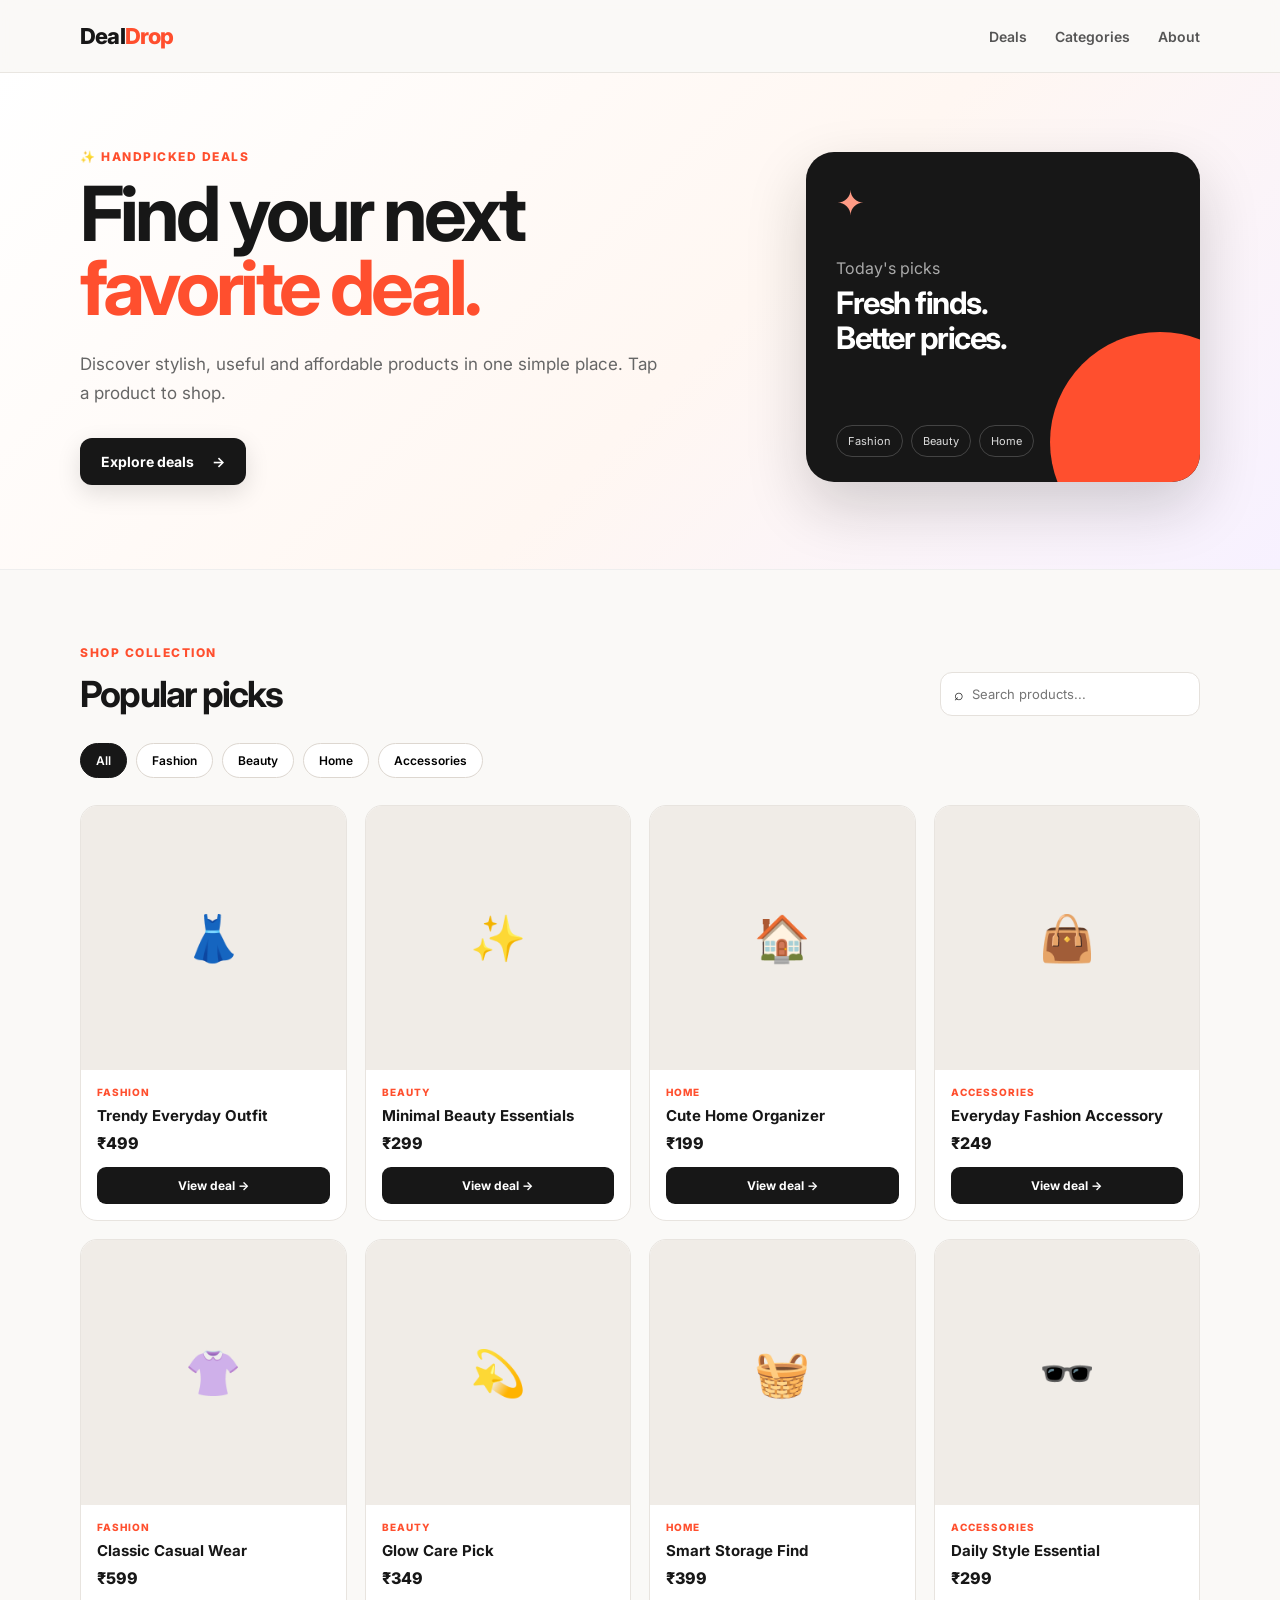
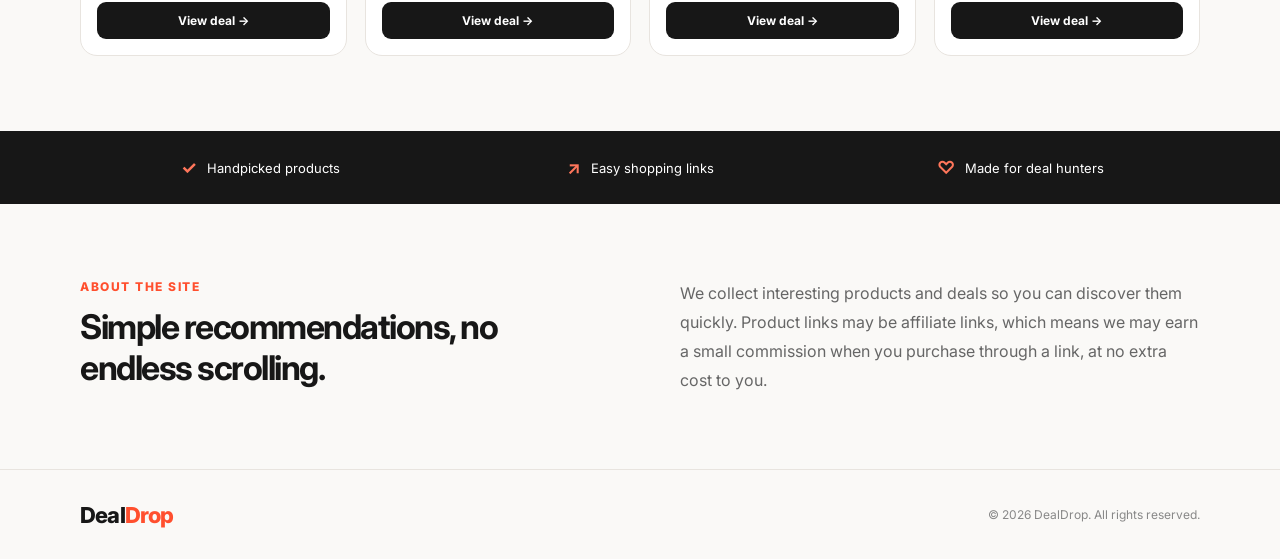
==== index.html @ c476b63f "Add files via upload" ====
<!DOCTYPE html>
<html lang="en">
<head>
  <meta charset="UTF-8">
  <meta name="viewport" content="width=device-width, initial-scale=1.0">
  <meta name="description" content="DealDrop — handpicked fashion, beauty, home and accessory deals.">
  <title>DealDrop — Handpicked Deals</title>
  <link rel="preconnect" href="https://fonts.googleapis.com">
  <link rel="preconnect" href="https://fonts.gstatic.com" crossorigin>
  <link href="https://fonts.googleapis.com/css2?family=Inter:wght@400;500;600;700;800&display=swap" rel="stylesheet">
  <link rel="stylesheet" href="style.css">
</head>
<body>
  <header class="site-header">
    <div class="container nav">
      <a class="logo" href="#">Deal<span>Drop</span></a>
      <button class="menu-btn" aria-label="Open navigation">☰</button>
      <nav>
        <a href="#deals">Deals</a>
        <a href="#categories">Categories</a>
        <a href="#about">About</a>
      </nav>
    </div>
  </header>

  <main>
    <section class="hero">
      <div class="container hero-grid">
        <div>
          <p class="eyebrow">✨ HANDPICKED DEALS</p>
          <h1>Find your next <span>favorite deal.</span></h1>
          <p class="hero-text">Discover stylish, useful and affordable products in one simple place. Tap a product to shop.</p>
          <a class="primary-btn" href="#deals">Explore deals <span>→</span></a>
        </div>
        <div class="hero-card">
          <div class="sparkle">✦</div>
          <p>Today's picks</p>
          <strong>Fresh finds.<br>Better prices.</strong>
          <div class="mini-pills"><span>Fashion</span><span>Beauty</span><span>Home</span></div>
        </div>
      </div>
    </section>

    <section class="container section" id="deals">
      <div class="section-heading">
        <div>
          <p class="eyebrow">SHOP COLLECTION</p>
          <h2>Popular picks</h2>
        </div>
        <div class="search-wrap">
          <span>⌕</span>
          <input id="search" type="search" placeholder="Search products..." aria-label="Search products">
        </div>
      </div>

      <div class="categories" id="categories">
        <button class="chip active" data-category="All">All</button>
        <button class="chip" data-category="Fashion">Fashion</button>
        <button class="chip" data-category="Beauty">Beauty</button>
        <button class="chip" data-category="Home">Home</button>
        <button class="chip" data-category="Accessories">Accessories</button>
      </div>

      <div class="product-grid" id="productGrid"></div>
      <p class="empty" id="emptyState">No products found. Try another search.</p>
    </section>

    <section class="trust">
      <div class="container trust-grid">
        <div><b>✓</b><span>Handpicked products</span></div>
        <div><b>↗</b><span>Easy shopping links</span></div>
        <div><b>♡</b><span>Made for deal hunters</span></div>
      </div>
    </section>

    <section class="container about section" id="about">
      <div>
        <p class="eyebrow">ABOUT THE SITE</p>
        <h2>Simple recommendations, no endless scrolling.</h2>
      </div>
      <p>We collect interesting products and deals so you can discover them quickly. Product links may be affiliate links, which means we may earn a small commission when you purchase through a link, at no extra cost to you.</p>
    </section>
  </main>

  <footer>
    <div class="container footer">
      <a class="logo" href="#">Deal<span>Drop</span></a>
      <p>© 2026 DealDrop. All rights reserved.</p>
    </div>
  </footer>

  <script src="script.js"></script>
</body>
</html>
---- style.css ----
*{box-sizing:border-box}
html{scroll-behavior:smooth}
body{margin:0;font-family:Inter,system-ui,sans-serif;color:#171717;background:#faf9f7}
a{text-decoration:none;color:inherit}
.container{width:min(1120px,92%);margin:auto}
.site-header{position:sticky;top:0;z-index:20;background:rgba(250,249,247,.9);backdrop-filter:blur(14px);border-bottom:1px solid #e9e6e1}
.nav{height:72px;display:flex;align-items:center;justify-content:space-between}
.logo{font-size:22px;font-weight:800;letter-spacing:-.8px}
.logo span{color:#ff4f2e}
.nav nav{display:flex;gap:28px;font-size:14px;font-weight:600;color:#555}
.nav nav a:hover{color:#ff4f2e}
.menu-btn{display:none;border:0;background:none;font-size:25px}
.hero{padding:76px 0 84px;background:linear-gradient(135deg,#fff 0%,#fff7f2 55%,#f7f1ff 100%);border-bottom:1px solid #eee}
.hero-grid{display:grid;grid-template-columns:1.25fr .75fr;gap:70px;align-items:center}
.eyebrow{margin:0 0 12px;color:#ff4f2e;font-size:12px;font-weight:800;letter-spacing:1.5px}
.hero h1{max-width:650px;margin:0;font-size:clamp(45px,7vw,76px);line-height:.98;letter-spacing:-4px}
.hero h1 span{color:#ff4f2e}
.hero-text{max-width:580px;margin:25px 0 30px;color:#666;font-size:17px;line-height:1.7}
.primary-btn{display:inline-flex;gap:18px;align-items:center;padding:15px 21px;border-radius:12px;background:#171717;color:#fff;font-weight:700;font-size:14px;box-shadow:0 8px 24px rgba(0,0,0,.12)}
.primary-btn:hover{transform:translateY(-2px)}
.hero-card{min-height:330px;border-radius:28px;padding:30px;background:#171717;color:#fff;position:relative;overflow:hidden;box-shadow:0 25px 60px rgba(23,23,23,.18)}
.hero-card:after{content:"";position:absolute;width:220px;height:220px;border-radius:50%;right:-70px;bottom:-70px;background:#ff4f2e}
.sparkle{font-size:34px;color:#ff9b85}
.hero-card p{color:#aaa;margin:35px 0 8px}
.hero-card strong{font-size:31px;line-height:1.12;letter-spacing:-1.5px}
.mini-pills{position:absolute;bottom:25px;left:30px;display:flex;gap:8px;z-index:2}
.mini-pills span{padding:8px 11px;border:1px solid #444;border-radius:99px;font-size:11px;color:#ddd}
.section{padding:75px 0}
.section-heading{display:flex;align-items:end;justify-content:space-between;gap:20px}
.section h2{font-size:36px;letter-spacing:-1.8px;margin:0}
.search-wrap{display:flex;align-items:center;gap:8px;background:#fff;border:1px solid #e5e1dc;border-radius:12px;padding:0 13px;width:260px}
.search-wrap input{border:0;outline:0;padding:13px 0;width:100%;background:transparent;font:inherit;font-size:13px}
.categories{display:flex;gap:9px;flex-wrap:wrap;margin:27px 0}
.chip{border:1px solid #ddd7d0;background:#fff;padding:9px 15px;border-radius:99px;font:600 12px Inter;cursor:pointer}
.chip.active,.chip:hover{background:#171717;color:#fff;border-color:#171717}
.product-grid{display:grid;grid-template-columns:repeat(4,1fr);gap:18px}
.product{background:#fff;border:1px solid #e8e4df;border-radius:17px;overflow:hidden;transition:.2s;display:flex;flex-direction:column}
.product:hover{transform:translateY(-4px);box-shadow:0 14px 35px rgba(0,0,0,.08)}
.product-img{aspect-ratio:1/1;background:#f0ece7;display:flex;align-items:center;justify-content:center;overflow:hidden}
.product-img img{width:100%;height:100%;object-fit:cover}
.placeholder{font-size:45px;color:#aaa}
.product-info{padding:16px;display:flex;flex-direction:column;flex:1}
.tag{font-size:10px;text-transform:uppercase;letter-spacing:1px;color:#ff4f2e;font-weight:800}
.product h3{font-size:15px;margin:8px 0 7px;line-height:1.35}
.price{font-size:16px;font-weight:800;margin-bottom:14px}
.shop-btn{margin-top:auto;text-align:center;padding:11px;border-radius:9px;background:#171717;color:#fff;font-size:12px;font-weight:700}
.empty{display:none;text-align:center;color:#777;padding:50px}
.trust{background:#171717;color:#fff}
.trust-grid{display:grid;grid-template-columns:repeat(3,1fr);padding:26px 0;gap:20px}
.trust-grid div{display:flex;align-items:center;justify-content:center;gap:10px;font-size:13px}
.trust-grid b{color:#ff765b;font-size:18px}
.about{display:grid;grid-template-columns:1fr 1fr;gap:80px}
.about h2{font-size:34px;letter-spacing:-1.5px;margin:0}
.about>p{color:#666;line-height:1.8;margin:0}
footer{border-top:1px solid #e8e4df;padding:25px 0}
.footer{display:flex;justify-content:space-between;align-items:center}
.footer p{font-size:12px;color:#888}
@media(max-width:850px){.hero-grid{grid-template-columns:1fr;gap:35px}.hero-card{min-height:250px}.product-grid{grid-template-columns:repeat(2,1fr)}.about{grid-template-columns:1fr;gap:25px}.trust-grid{grid-template-columns:1fr}.section-heading{align-items:start;flex-direction:column}.search-wrap{width:100%}}
@media(max-width:600px){.nav nav{display:none}.menu-btn{display:block}.hero{padding:55px 0}.hero h1{letter-spacing:-2.5px}.hero-text{font-size:15px}.product-grid{gap:12px}.product-info{padding:13px}.section{padding:55px 0}.section h2{font-size:30px}.footer{align-items:flex-start;gap:15px;flex-direction:column}}
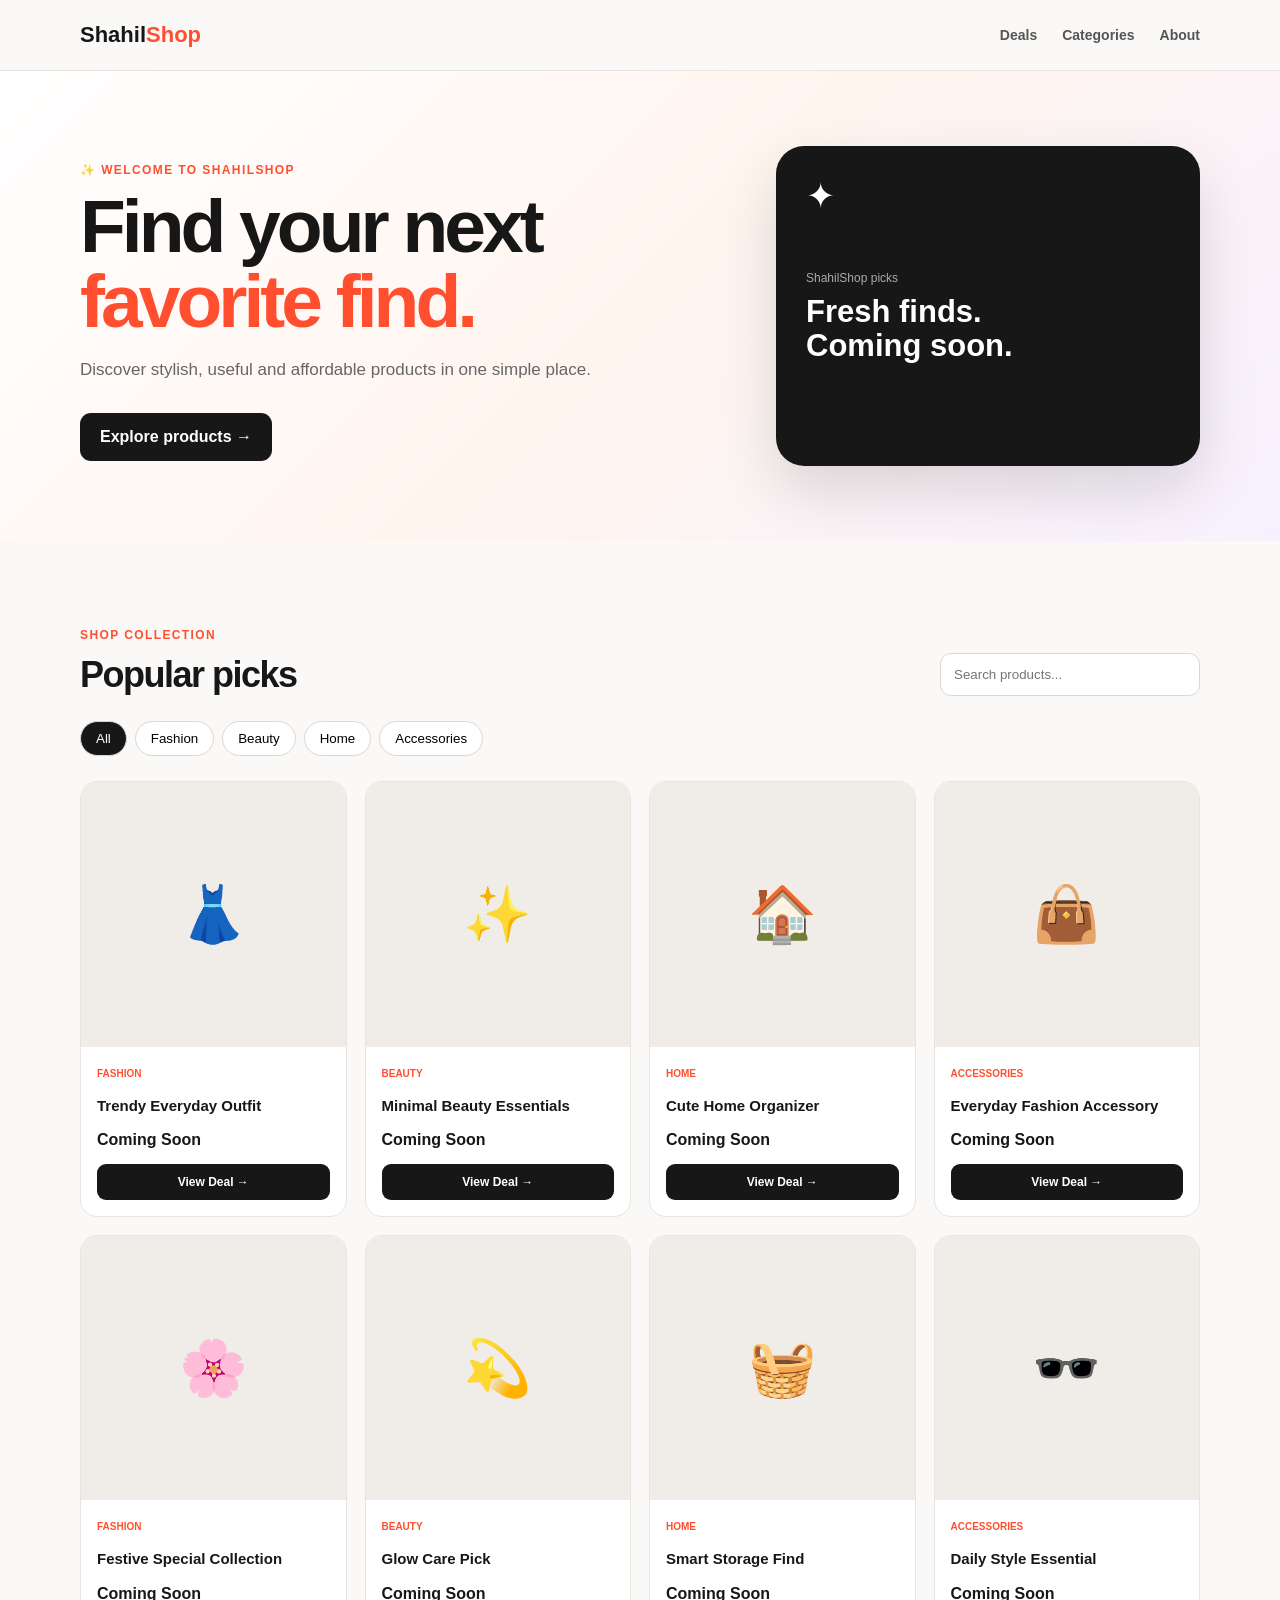
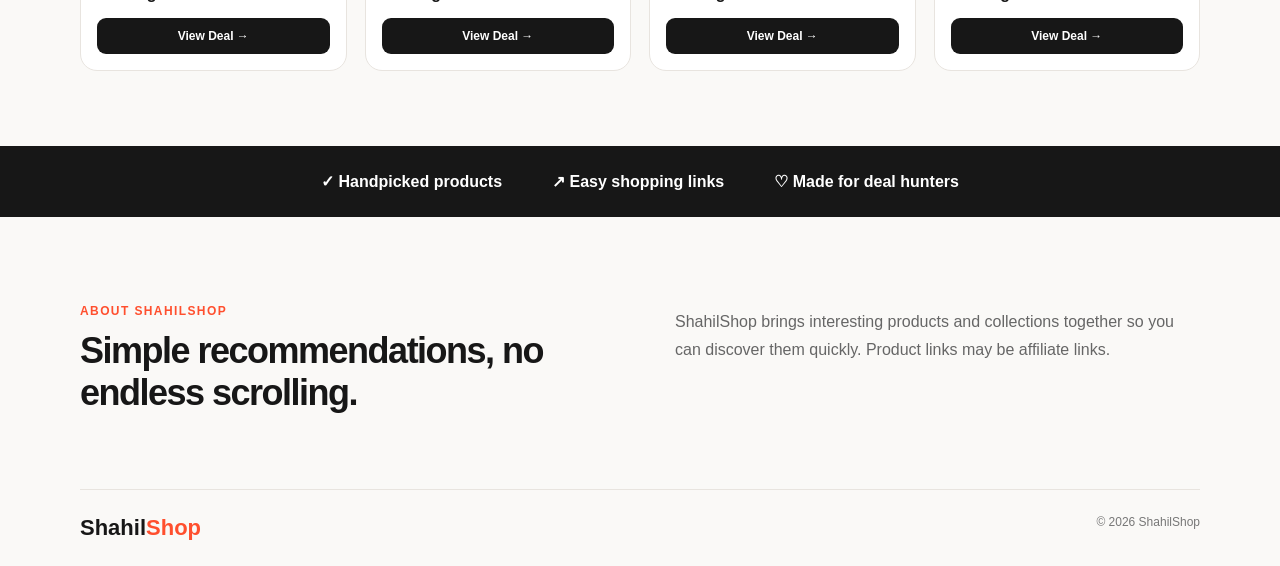
==== commit 65c89760: "Add files via upload" ====
--- a/index.html
+++ b/index.html
@@ -1,94 +1,8 @@
-<!DOCTYPE html>
-<html lang="en">
-<head>
-  <meta charset="UTF-8">
-  <meta name="viewport" content="width=device-width, initial-scale=1.0">
-  <meta name="description" content="DealDrop — handpicked fashion, beauty, home and accessory deals.">
-  <title>DealDrop — Handpicked Deals</title>
-  <link rel="preconnect" href="https://fonts.googleapis.com">
-  <link rel="preconnect" href="https://fonts.gstatic.com" crossorigin>
-  <link href="https://fonts.googleapis.com/css2?family=Inter:wght@400;500;600;700;800&display=swap" rel="stylesheet">
-  <link rel="stylesheet" href="style.css">
-</head>
-<body>
-  <header class="site-header">
-    <div class="container nav">
-      <a class="logo" href="#">Deal<span>Drop</span></a>
-      <button class="menu-btn" aria-label="Open navigation">☰</button>
-      <nav>
-        <a href="#deals">Deals</a>
-        <a href="#categories">Categories</a>
-        <a href="#about">About</a>
-      </nav>
-    </div>
-  </header>
-
-  <main>
-    <section class="hero">
-      <div class="container hero-grid">
-        <div>
-          <p class="eyebrow">✨ HANDPICKED DEALS</p>
-          <h1>Find your next <span>favorite deal.</span></h1>
-          <p class="hero-text">Discover stylish, useful and affordable products in one simple place. Tap a product to shop.</p>
-          <a class="primary-btn" href="#deals">Explore deals <span>→</span></a>
-        </div>
-        <div class="hero-card">
-          <div class="sparkle">✦</div>
-          <p>Today's picks</p>
-          <strong>Fresh finds.<br>Better prices.</strong>
-          <div class="mini-pills"><span>Fashion</span><span>Beauty</span><span>Home</span></div>
-        </div>
-      </div>
-    </section>
-
-    <section class="container section" id="deals">
-      <div class="section-heading">
-        <div>
-          <p class="eyebrow">SHOP COLLECTION</p>
-          <h2>Popular picks</h2>
-        </div>
-        <div class="search-wrap">
-          <span>⌕</span>
-          <input id="search" type="search" placeholder="Search products..." aria-label="Search products">
-        </div>
-      </div>
-
-      <div class="categories" id="categories">
-        <button class="chip active" data-category="All">All</button>
-        <button class="chip" data-category="Fashion">Fashion</button>
-        <button class="chip" data-category="Beauty">Beauty</button>
-        <button class="chip" data-category="Home">Home</button>
-        <button class="chip" data-category="Accessories">Accessories</button>
-      </div>
-
-      <div class="product-grid" id="productGrid"></div>
-      <p class="empty" id="emptyState">No products found. Try another search.</p>
-    </section>
-
-    <section class="trust">
-      <div class="container trust-grid">
-        <div><b>✓</b><span>Handpicked products</span></div>
-        <div><b>↗</b><span>Easy shopping links</span></div>
-        <div><b>♡</b><span>Made for deal hunters</span></div>
-      </div>
-    </section>
-
-    <section class="container about section" id="about">
-      <div>
-        <p class="eyebrow">ABOUT THE SITE</p>
-        <h2>Simple recommendations, no endless scrolling.</h2>
-      </div>
-      <p>We collect interesting products and deals so you can discover them quickly. Product links may be affiliate links, which means we may earn a small commission when you purchase through a link, at no extra cost to you.</p>
-    </section>
-  </main>
-
-  <footer>
-    <div class="container footer">
-      <a class="logo" href="#">Deal<span>Drop</span></a>
-      <p>© 2026 DealDrop. All rights reserved.</p>
-    </div>
-  </footer>
-
-  <script src="script.js"></script>
-</body>
-</html>+<!doctype html><html lang="en"><head><meta charset="utf-8"><meta name="viewport" content="width=device-width,initial-scale=1"><title>ShahilShop — Trending Finds</title><link rel="stylesheet" href="style.css"></head><body>
+<header><div class="nav"><a class="logo" href="index.html">Shahil<span>Shop</span></a><nav><a href="#deals">Deals</a><a href="#categories">Categories</a><a href="#about">About</a></nav></div></header>
+<main><section class="hero"><div class="hero-grid"><div><p class="eyebrow">✨ WELCOME TO SHAHILSHOP</p><h1>Find your next <span>favorite find.</span></h1><p>Discover stylish, useful and affordable products in one simple place.</p><a class="btn" href="#deals">Explore products →</a></div><div class="hero-card">✦<small>ShahilShop picks</small><strong>Fresh finds.<br>Coming soon.</strong></div></div></section>
+<section class="section" id="deals"><div class="heading"><div><p class="eyebrow">SHOP COLLECTION</p><h2>Popular picks</h2></div><input id="search" placeholder="Search products..."></div>
+<div class="chips" id="categories"><button class="active" data-cat="All">All</button><button data-cat="Fashion">Fashion</button><button data-cat="Beauty">Beauty</button><button data-cat="Home">Home</button><button data-cat="Accessories">Accessories</button></div><div class="grid" id="products"></div><p id="empty">No products found.</p></section>
+<section class="trust"><b>✓ Handpicked products</b><b>↗ Easy shopping links</b><b>♡ Made for deal hunters</b></section>
+<section class="section about" id="about"><div><p class="eyebrow">ABOUT SHAHILSHOP</p><h2>Simple recommendations, no endless scrolling.</h2></div><p>ShahilShop brings interesting products and collections together so you can discover them quickly. Product links may be affiliate links.</p></section></main>
+<footer><a class="logo" href="index.html">Shahil<span>Shop</span></a><span>© 2026 ShahilShop</span></footer><script src="script.js"></script></body></html>
--- a/style.css
+++ b/style.css
@@ -1,59 +1 @@
-*{box-sizing:border-box}
-html{scroll-behavior:smooth}
-body{margin:0;font-family:Inter,system-ui,sans-serif;color:#171717;background:#faf9f7}
-a{text-decoration:none;color:inherit}
-.container{width:min(1120px,92%);margin:auto}
-.site-header{position:sticky;top:0;z-index:20;background:rgba(250,249,247,.9);backdrop-filter:blur(14px);border-bottom:1px solid #e9e6e1}
-.nav{height:72px;display:flex;align-items:center;justify-content:space-between}
-.logo{font-size:22px;font-weight:800;letter-spacing:-.8px}
-.logo span{color:#ff4f2e}
-.nav nav{display:flex;gap:28px;font-size:14px;font-weight:600;color:#555}
-.nav nav a:hover{color:#ff4f2e}
-.menu-btn{display:none;border:0;background:none;font-size:25px}
-.hero{padding:76px 0 84px;background:linear-gradient(135deg,#fff 0%,#fff7f2 55%,#f7f1ff 100%);border-bottom:1px solid #eee}
-.hero-grid{display:grid;grid-template-columns:1.25fr .75fr;gap:70px;align-items:center}
-.eyebrow{margin:0 0 12px;color:#ff4f2e;font-size:12px;font-weight:800;letter-spacing:1.5px}
-.hero h1{max-width:650px;margin:0;font-size:clamp(45px,7vw,76px);line-height:.98;letter-spacing:-4px}
-.hero h1 span{color:#ff4f2e}
-.hero-text{max-width:580px;margin:25px 0 30px;color:#666;font-size:17px;line-height:1.7}
-.primary-btn{display:inline-flex;gap:18px;align-items:center;padding:15px 21px;border-radius:12px;background:#171717;color:#fff;font-weight:700;font-size:14px;box-shadow:0 8px 24px rgba(0,0,0,.12)}
-.primary-btn:hover{transform:translateY(-2px)}
-.hero-card{min-height:330px;border-radius:28px;padding:30px;background:#171717;color:#fff;position:relative;overflow:hidden;box-shadow:0 25px 60px rgba(23,23,23,.18)}
-.hero-card:after{content:"";position:absolute;width:220px;height:220px;border-radius:50%;right:-70px;bottom:-70px;background:#ff4f2e}
-.sparkle{font-size:34px;color:#ff9b85}
-.hero-card p{color:#aaa;margin:35px 0 8px}
-.hero-card strong{font-size:31px;line-height:1.12;letter-spacing:-1.5px}
-.mini-pills{position:absolute;bottom:25px;left:30px;display:flex;gap:8px;z-index:2}
-.mini-pills span{padding:8px 11px;border:1px solid #444;border-radius:99px;font-size:11px;color:#ddd}
-.section{padding:75px 0}
-.section-heading{display:flex;align-items:end;justify-content:space-between;gap:20px}
-.section h2{font-size:36px;letter-spacing:-1.8px;margin:0}
-.search-wrap{display:flex;align-items:center;gap:8px;background:#fff;border:1px solid #e5e1dc;border-radius:12px;padding:0 13px;width:260px}
-.search-wrap input{border:0;outline:0;padding:13px 0;width:100%;background:transparent;font:inherit;font-size:13px}
-.categories{display:flex;gap:9px;flex-wrap:wrap;margin:27px 0}
-.chip{border:1px solid #ddd7d0;background:#fff;padding:9px 15px;border-radius:99px;font:600 12px Inter;cursor:pointer}
-.chip.active,.chip:hover{background:#171717;color:#fff;border-color:#171717}
-.product-grid{display:grid;grid-template-columns:repeat(4,1fr);gap:18px}
-.product{background:#fff;border:1px solid #e8e4df;border-radius:17px;overflow:hidden;transition:.2s;display:flex;flex-direction:column}
-.product:hover{transform:translateY(-4px);box-shadow:0 14px 35px rgba(0,0,0,.08)}
-.product-img{aspect-ratio:1/1;background:#f0ece7;display:flex;align-items:center;justify-content:center;overflow:hidden}
-.product-img img{width:100%;height:100%;object-fit:cover}
-.placeholder{font-size:45px;color:#aaa}
-.product-info{padding:16px;display:flex;flex-direction:column;flex:1}
-.tag{font-size:10px;text-transform:uppercase;letter-spacing:1px;color:#ff4f2e;font-weight:800}
-.product h3{font-size:15px;margin:8px 0 7px;line-height:1.35}
-.price{font-size:16px;font-weight:800;margin-bottom:14px}
-.shop-btn{margin-top:auto;text-align:center;padding:11px;border-radius:9px;background:#171717;color:#fff;font-size:12px;font-weight:700}
-.empty{display:none;text-align:center;color:#777;padding:50px}
-.trust{background:#171717;color:#fff}
-.trust-grid{display:grid;grid-template-columns:repeat(3,1fr);padding:26px 0;gap:20px}
-.trust-grid div{display:flex;align-items:center;justify-content:center;gap:10px;font-size:13px}
-.trust-grid b{color:#ff765b;font-size:18px}
-.about{display:grid;grid-template-columns:1fr 1fr;gap:80px}
-.about h2{font-size:34px;letter-spacing:-1.5px;margin:0}
-.about>p{color:#666;line-height:1.8;margin:0}
-footer{border-top:1px solid #e8e4df;padding:25px 0}
-.footer{display:flex;justify-content:space-between;align-items:center}
-.footer p{font-size:12px;color:#888}
-@media(max-width:850px){.hero-grid{grid-template-columns:1fr;gap:35px}.hero-card{min-height:250px}.product-grid{grid-template-columns:repeat(2,1fr)}.about{grid-template-columns:1fr;gap:25px}.trust-grid{grid-template-columns:1fr}.section-heading{align-items:start;flex-direction:column}.search-wrap{width:100%}}
-@media(max-width:600px){.nav nav{display:none}.menu-btn{display:block}.hero{padding:55px 0}.hero h1{letter-spacing:-2.5px}.hero-text{font-size:15px}.product-grid{gap:12px}.product-info{padding:13px}.section{padding:55px 0}.section h2{font-size:30px}.footer{align-items:flex-start;gap:15px;flex-direction:column}}+*{box-sizing:border-box}html{scroll-behavior:smooth}body{margin:0;font-family:Inter,Arial,sans-serif;color:#171717;background:#faf9f7}.nav,footer,.hero-grid,.section,.trust{width:min(1120px,92%);margin:auto}header{position:sticky;top:0;background:#faf9f7ee;border-bottom:1px solid #e8e4df;z-index:5}.nav{height:70px;display:flex;align-items:center;justify-content:space-between}.logo{font-size:22px;font-weight:800;text-decoration:none;color:#171717}.logo span{color:#ff4f2e}nav{display:flex;gap:25px}nav a{color:#555;text-decoration:none;font-size:14px;font-weight:600}.hero{padding:75px 0;background:linear-gradient(135deg,#fff,#fff5ef,#f7f1ff)}.hero-grid{display:grid;grid-template-columns:1.2fr .8fr;gap:60px;align-items:center}.eyebrow{color:#ff4f2e;font-size:12px;font-weight:800;letter-spacing:1.4px}h1{font-size:clamp(45px,7vw,75px);line-height:1;letter-spacing:-4px;margin:10px 0}h1 span{color:#ff4f2e}.hero p:not(.eyebrow){color:#666;line-height:1.7;font-size:17px}.btn{display:inline-block;background:#171717;color:white;padding:15px 20px;border-radius:11px;text-decoration:none;font-weight:700;margin-top:12px}.hero-card{height:320px;border-radius:28px;background:#171717;color:white;padding:30px;font-size:35px;box-shadow:0 25px 60px #0002}.hero-card small{display:block;color:#aaa;font-size:12px;margin-top:55px}.hero-card strong{display:block;font-size:31px;line-height:1.1;margin-top:10px}.section{padding:75px 0}.heading{display:flex;justify-content:space-between;align-items:end;gap:20px}h2{font-size:36px;letter-spacing:-1.5px;margin:0}input{width:260px;padding:13px;border:1px solid #ddd7d0;border-radius:11px;background:white}.chips{display:flex;gap:8px;flex-wrap:wrap;margin:25px 0}.chips button{border:1px solid #ddd7d0;background:white;padding:9px 15px;border-radius:99px;cursor:pointer}.chips button.active,.chips button:hover{background:#171717;color:white}.grid{display:grid;grid-template-columns:repeat(4,1fr);gap:18px}.card{background:white;border:1px solid #e8e4df;border-radius:17px;overflow:hidden}.pic{aspect-ratio:1;background:#f0ece7;display:flex;align-items:center;justify-content:center;font-size:55px}.info{padding:16px}.tag{font-size:10px;color:#ff4f2e;font-weight:800;text-transform:uppercase}.info h3{font-size:15px;line-height:1.35}.price{font-weight:800;margin:10px 0 15px}.deal{display:block;text-align:center;background:#171717;color:white;padding:11px;border-radius:9px;text-decoration:none;font-size:12px;font-weight:700}.deal:hover{background:#ff4f2e}.trust{width:100%;background:#171717;color:white;display:flex;justify-content:center;gap:50px;padding:26px;}.about{display:grid;grid-template-columns:1fr 1fr;gap:70px}.about>p{color:#666;line-height:1.8}footer{padding:25px 0;display:flex;justify-content:space-between;border-top:1px solid #e8e4df;font-size:12px;color:#777}#empty{display:none;text-align:center;color:#777}@media(max-width:800px){.hero-grid,.about{grid-template-columns:1fr}.grid{grid-template-columns:repeat(2,1fr)}.heading{align-items:start;flex-direction:column}input{width:100%}.trust{flex-direction:column;gap:12px;text-align:center;width:100%}}@media(max-width:550px){nav{display:none}.hero{padding:50px 0}h1{letter-spacing:-2px}.grid{gap:10px}.info{padding:12px}.section{padding:55px 0}footer{width:92%;gap:15px;flex-direction:column}}
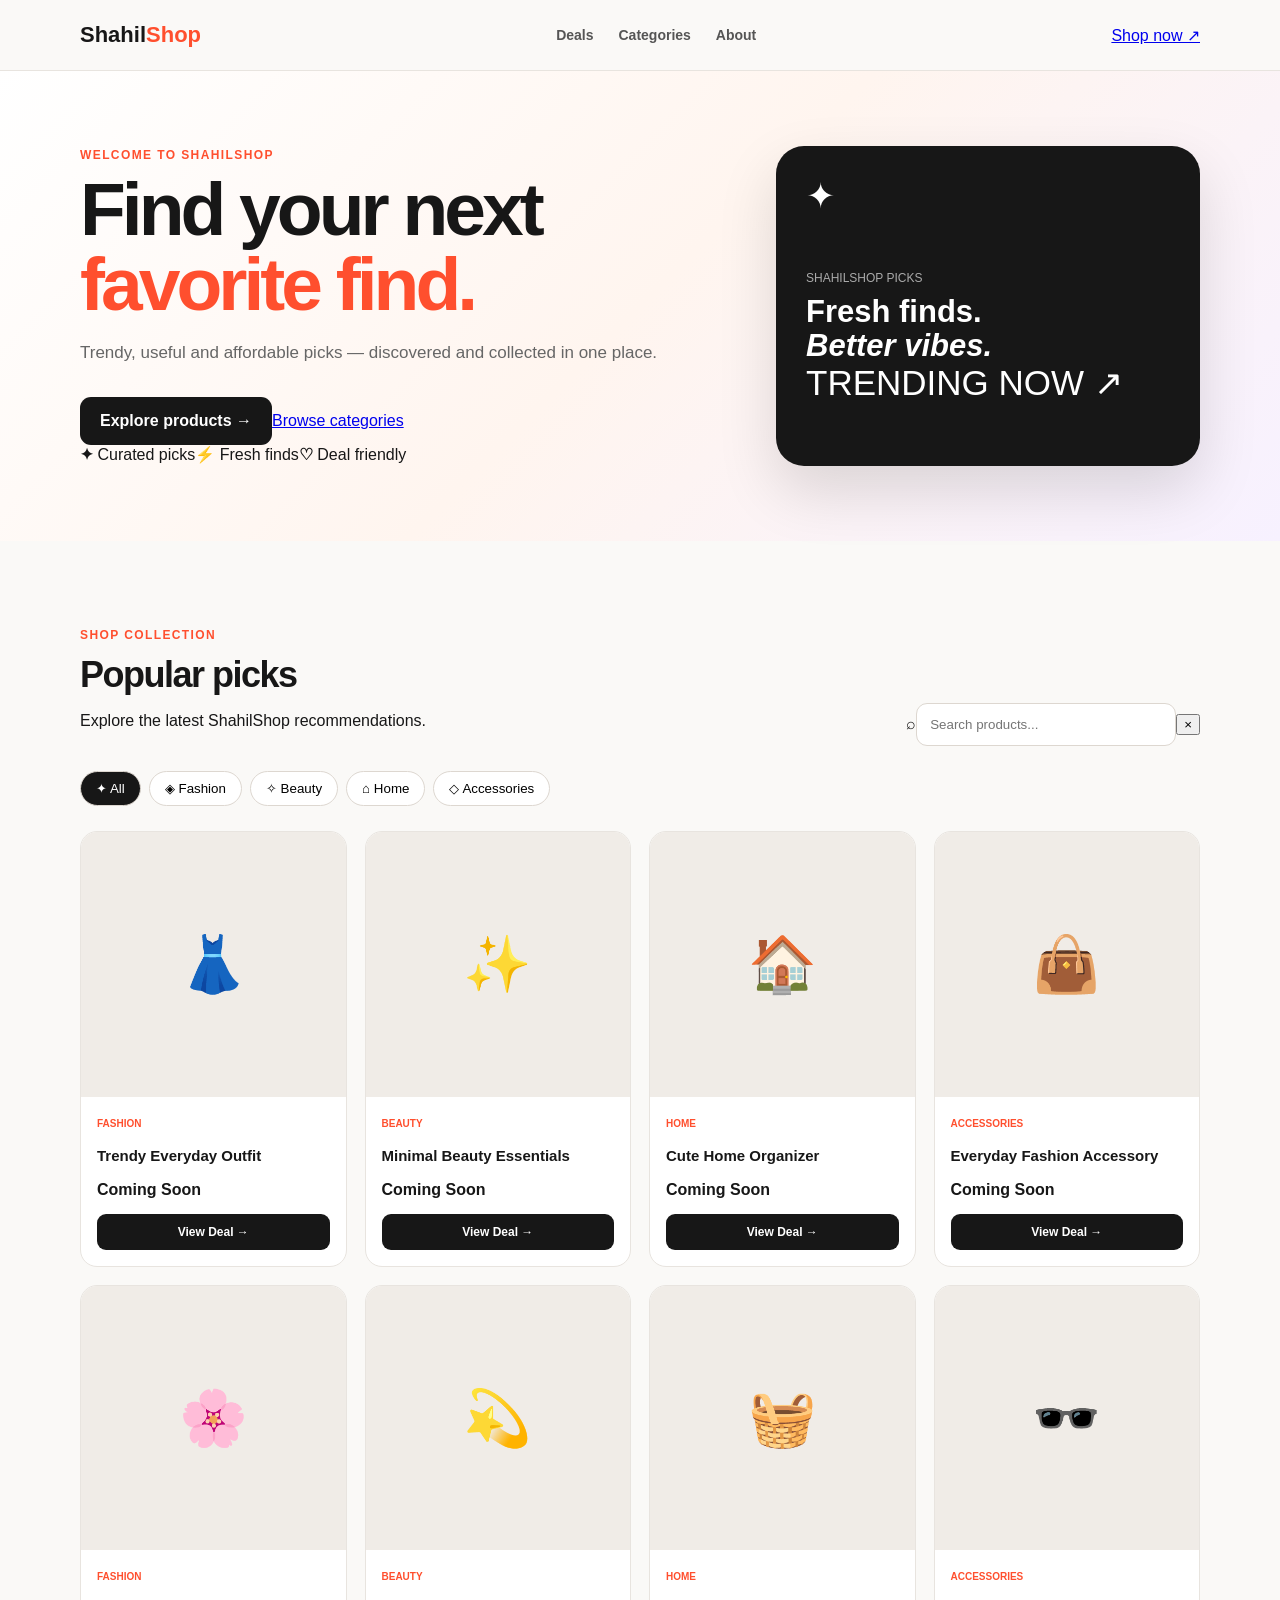
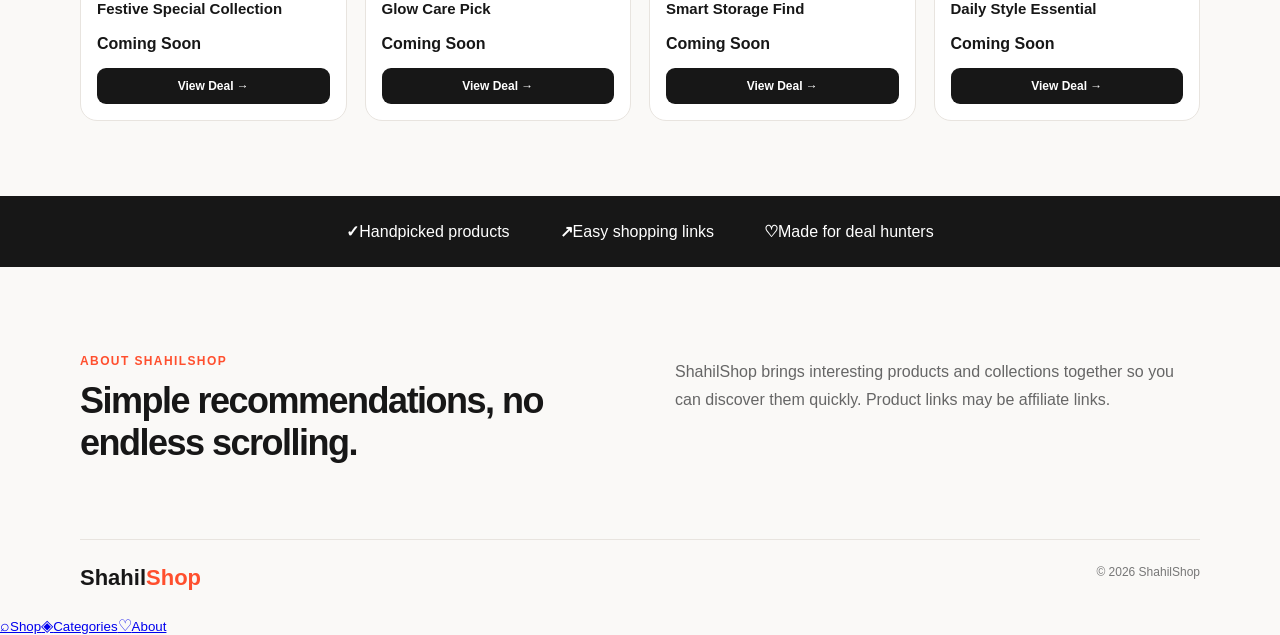
==== commit d4617ebb: "Redesign ShahilShop homepage" ====
--- a/index.html
+++ b/index.html
@@ -1,8 +1,56 @@
-<!doctype html><html lang="en"><head><meta charset="utf-8"><meta name="viewport" content="width=device-width,initial-scale=1"><title>ShahilShop — Trending Finds</title><link rel="stylesheet" href="style.css"></head><body>
-<header><div class="nav"><a class="logo" href="index.html">Shahil<span>Shop</span></a><nav><a href="#deals">Deals</a><a href="#categories">Categories</a><a href="#about">About</a></nav></div></header>
-<main><section class="hero"><div class="hero-grid"><div><p class="eyebrow">✨ WELCOME TO SHAHILSHOP</p><h1>Find your next <span>favorite find.</span></h1><p>Discover stylish, useful and affordable products in one simple place.</p><a class="btn" href="#deals">Explore products →</a></div><div class="hero-card">✦<small>ShahilShop picks</small><strong>Fresh finds.<br>Coming soon.</strong></div></div></section>
-<section class="section" id="deals"><div class="heading"><div><p class="eyebrow">SHOP COLLECTION</p><h2>Popular picks</h2></div><input id="search" placeholder="Search products..."></div>
-<div class="chips" id="categories"><button class="active" data-cat="All">All</button><button data-cat="Fashion">Fashion</button><button data-cat="Beauty">Beauty</button><button data-cat="Home">Home</button><button data-cat="Accessories">Accessories</button></div><div class="grid" id="products"></div><p id="empty">No products found.</p></section>
-<section class="trust"><b>✓ Handpicked products</b><b>↗ Easy shopping links</b><b>♡ Made for deal hunters</b></section>
-<section class="section about" id="about"><div><p class="eyebrow">ABOUT SHAHILSHOP</p><h2>Simple recommendations, no endless scrolling.</h2></div><p>ShahilShop brings interesting products and collections together so you can discover them quickly. Product links may be affiliate links.</p></section></main>
-<footer><a class="logo" href="index.html">Shahil<span>Shop</span></a><span>© 2026 ShahilShop</span></footer><script src="script.js"></script></body></html>+<!doctype html>
+<html lang="en">
+<head>
+<meta charset="utf-8">
+<meta name="viewport" content="width=device-width,initial-scale=1,viewport-fit=cover">
+<meta name="theme-color" content="#09090d">
+<title>ShahilShop — Trending Finds</title>
+<link rel="stylesheet" href="style.css">
+</head>
+<body>
+<div class="page-glow glow-one"></div><div class="page-glow glow-two"></div><div class="page-glow glow-three"></div>
+<header>
+  <div class="nav">
+    <a class="logo" href="index.html" aria-label="ShahilShop home">Shahil<span>Shop</span></a>
+    <nav><a href="#deals">Deals</a><a href="#categories">Categories</a><a href="#about">About</a></nav>
+    <a class="nav-deal" href="#deals">Shop now <span>↗</span></a>
+  </div>
+</header>
+<main>
+<section class="hero">
+  <div class="hero-grid reveal">
+    <div class="hero-copy">
+      <div class="eyebrow"><span class="pulse-dot"></span> WELCOME TO SHAHILSHOP</div>
+      <h1>Find your next <span>favorite find.</span></h1>
+      <p>Trendy, useful and affordable picks — discovered and collected in one place.</p>
+      <div class="hero-actions"><a class="btn primary-btn" href="#deals">Explore products <span>→</span></a><a class="text-link" href="#categories">Browse categories</a></div>
+      <div class="hero-stats"><span><b>✦</b> Curated picks</span><span><b>⚡</b> Fresh finds</span><span><b>♡</b> Deal friendly</span></div>
+    </div>
+    <div class="hero-card-wrap">
+      <div class="hero-orbit"></div>
+      <div class="hero-card"><span class="hero-star">✦</span><small>SHAHILSHOP PICKS</small><strong>Fresh finds.<br><em>Better vibes.</em></strong><div class="hero-mini">TRENDING NOW <span>↗</span></div></div>
+    </div>
+  </div>
+</section>
+<section class="section" id="deals">
+  <div class="heading reveal">
+    <div><p class="eyebrow">SHOP COLLECTION</p><h2>Popular picks</h2><p class="section-sub">Explore the latest ShahilShop recommendations.</p></div>
+    <label class="search-box"><span>⌕</span><input id="search" aria-label="Search products" placeholder="Search products..." autocomplete="off"><button id="clearSearch" aria-label="Clear search">×</button></label>
+  </div>
+  <div class="chips reveal" id="categories">
+    <button class="active" data-cat="All"><span>✦</span> All</button>
+    <button data-cat="Fashion"><span>◈</span> Fashion</button>
+    <button data-cat="Beauty"><span>✧</span> Beauty</button>
+    <button data-cat="Home"><span>⌂</span> Home</button>
+    <button data-cat="Accessories"><span>◇</span> Accessories</button>
+  </div>
+  <div class="grid" id="products"></div><p id="empty">No products found. Try another search.</p>
+</section>
+<section class="trust reveal"><div><b>✓</b><span>Handpicked products</span></div><div><b>↗</b><span>Easy shopping links</span></div><div><b>♡</b><span>Made for deal hunters</span></div></section>
+<section class="section about reveal" id="about"><div><p class="eyebrow">ABOUT SHAHILSHOP</p><h2>Simple recommendations, no endless scrolling.</h2></div><p>ShahilShop brings interesting products and collections together so you can discover them quickly. Product links may be affiliate links.</p></section>
+</main>
+<footer><a class="logo" href="index.html">Shahil<span>Shop</span></a><span>© 2026 ShahilShop</span></footer>
+<div class="mobile-nav"><a href="#deals"><span>⌕</span><small>Shop</small></a><a href="#categories"><span>◈</span><small>Categories</small></a><a href="#about"><span>♡</span><small>About</small></a></div>
+<script src="script.js"></script>
+</body>
+</html>
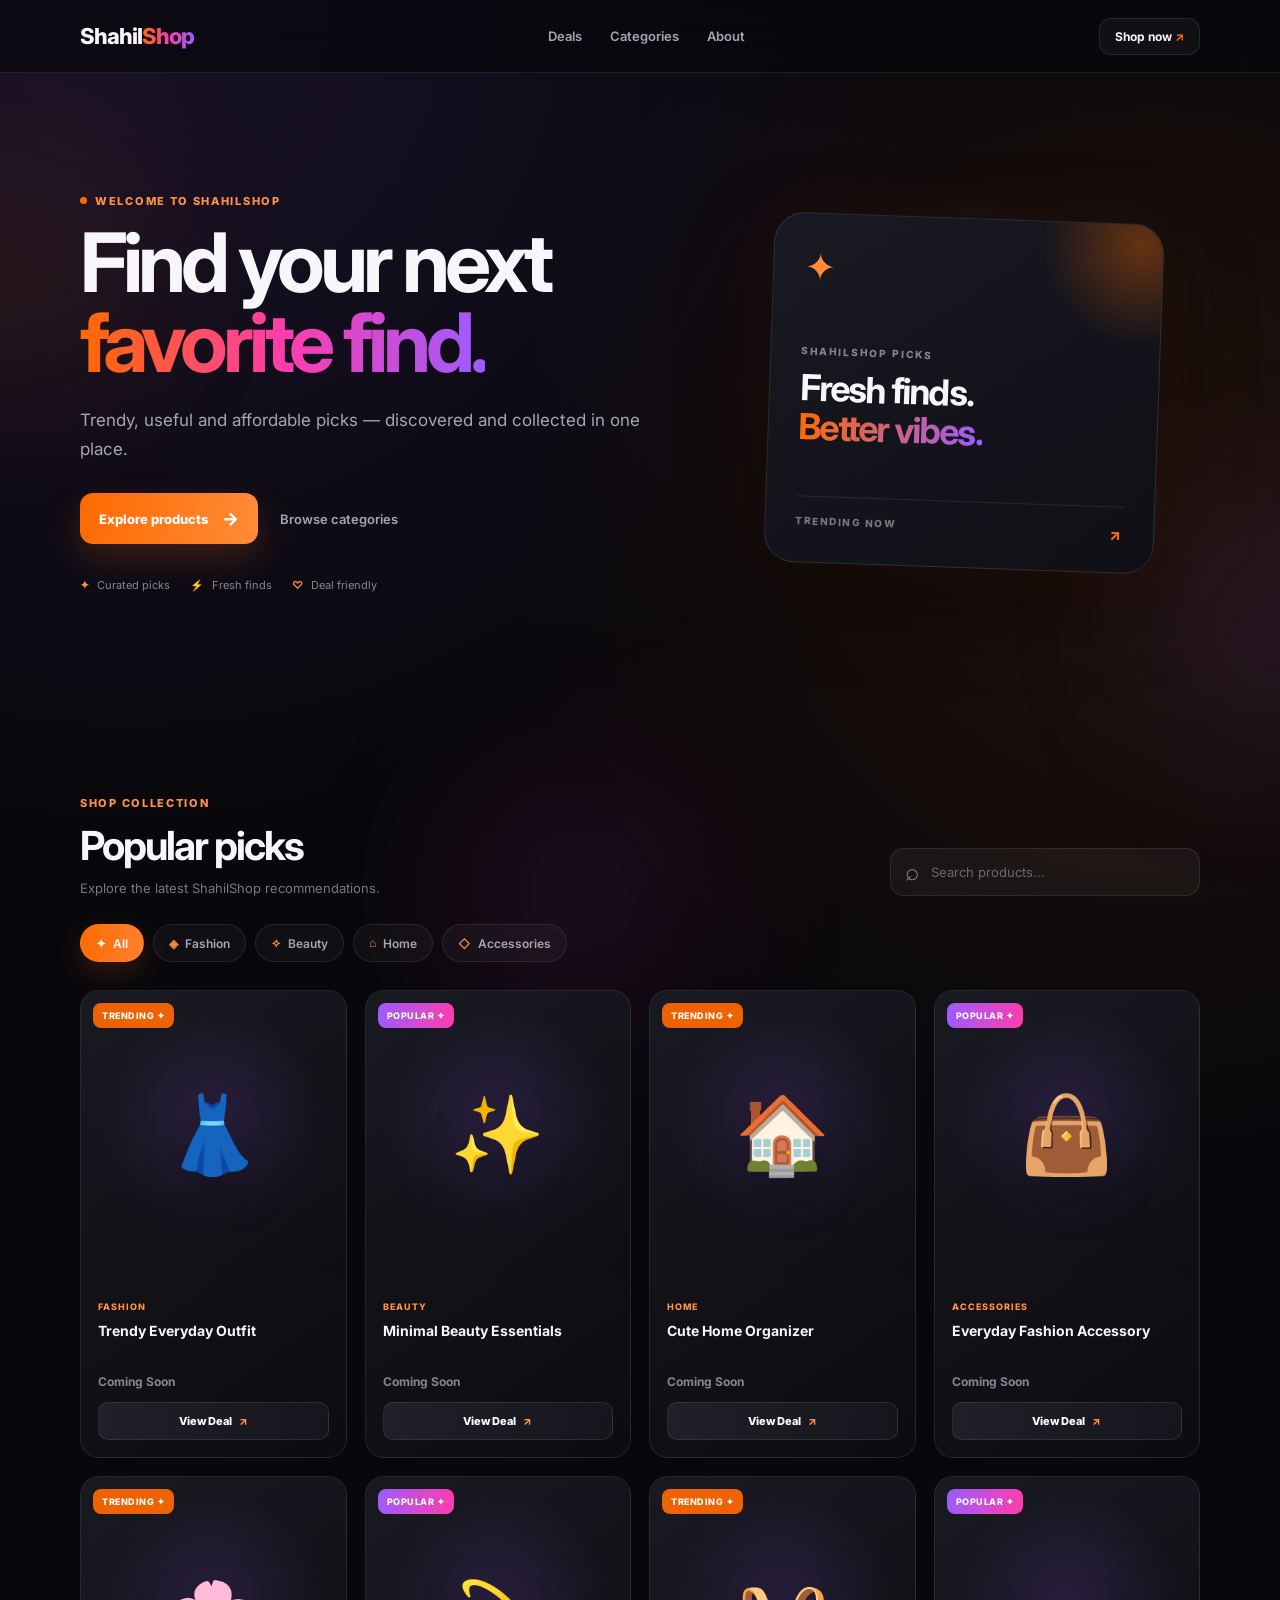
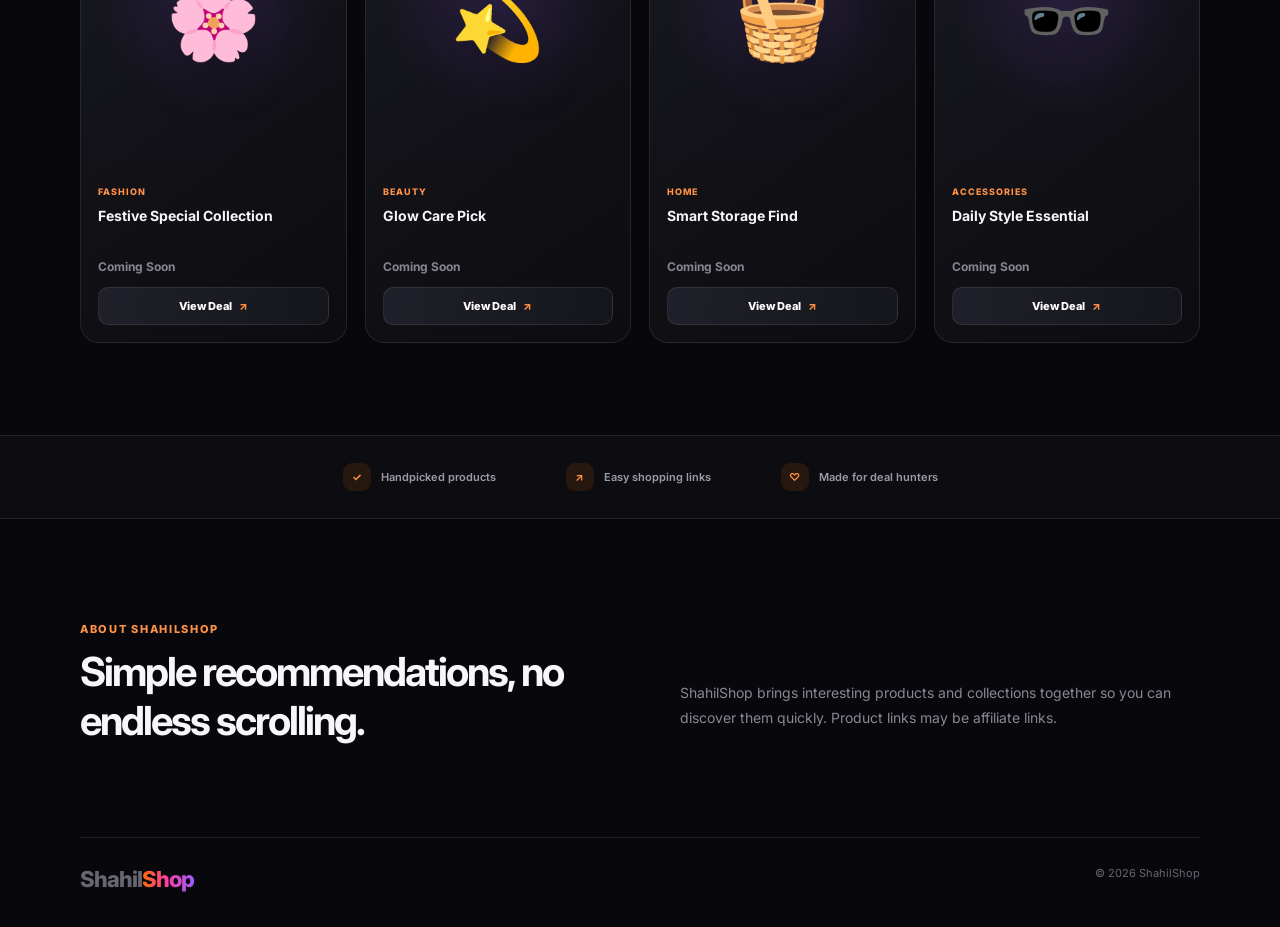
==== commit 21cdb391: "Refresh premium stylesheet cache" ====
--- a/index.html
+++ b/index.html
@@ -5,7 +5,7 @@
 <meta name="viewport" content="width=device-width,initial-scale=1,viewport-fit=cover">
 <meta name="theme-color" content="#09090d">
 <title>ShahilShop — Trending Finds</title>
-<link rel="stylesheet" href="style.css">
+<link rel="stylesheet" href="style.css?v=3">
 </head>
 <body>
 <div class="page-glow glow-one"></div><div class="page-glow glow-two"></div><div class="page-glow glow-three"></div>
--- a/style.css
+++ b/style.css
@@ -1 +1,99 @@
-*{box-sizing:border-box}html{scroll-behavior:smooth}body{margin:0;font-family:Inter,Arial,sans-serif;color:#171717;background:#faf9f7}.nav,footer,.hero-grid,.section,.trust{width:min(1120px,92%);margin:auto}header{position:sticky;top:0;background:#faf9f7ee;border-bottom:1px solid #e8e4df;z-index:5}.nav{height:70px;display:flex;align-items:center;justify-content:space-between}.logo{font-size:22px;font-weight:800;text-decoration:none;color:#171717}.logo span{color:#ff4f2e}nav{display:flex;gap:25px}nav a{color:#555;text-decoration:none;font-size:14px;font-weight:600}.hero{padding:75px 0;background:linear-gradient(135deg,#fff,#fff5ef,#f7f1ff)}.hero-grid{display:grid;grid-template-columns:1.2fr .8fr;gap:60px;align-items:center}.eyebrow{color:#ff4f2e;font-size:12px;font-weight:800;letter-spacing:1.4px}h1{font-size:clamp(45px,7vw,75px);line-height:1;letter-spacing:-4px;margin:10px 0}h1 span{color:#ff4f2e}.hero p:not(.eyebrow){color:#666;line-height:1.7;font-size:17px}.btn{display:inline-block;background:#171717;color:white;padding:15px 20px;border-radius:11px;text-decoration:none;font-weight:700;margin-top:12px}.hero-card{height:320px;border-radius:28px;background:#171717;color:white;padding:30px;font-size:35px;box-shadow:0 25px 60px #0002}.hero-card small{display:block;color:#aaa;font-size:12px;margin-top:55px}.hero-card strong{display:block;font-size:31px;line-height:1.1;margin-top:10px}.section{padding:75px 0}.heading{display:flex;justify-content:space-between;align-items:end;gap:20px}h2{font-size:36px;letter-spacing:-1.5px;margin:0}input{width:260px;padding:13px;border:1px solid #ddd7d0;border-radius:11px;background:white}.chips{display:flex;gap:8px;flex-wrap:wrap;margin:25px 0}.chips button{border:1px solid #ddd7d0;background:white;padding:9px 15px;border-radius:99px;cursor:pointer}.chips button.active,.chips button:hover{background:#171717;color:white}.grid{display:grid;grid-template-columns:repeat(4,1fr);gap:18px}.card{background:white;border:1px solid #e8e4df;border-radius:17px;overflow:hidden}.pic{aspect-ratio:1;background:#f0ece7;display:flex;align-items:center;justify-content:center;font-size:55px}.info{padding:16px}.tag{font-size:10px;color:#ff4f2e;font-weight:800;text-transform:uppercase}.info h3{font-size:15px;line-height:1.35}.price{font-weight:800;margin:10px 0 15px}.deal{display:block;text-align:center;background:#171717;color:white;padding:11px;border-radius:9px;text-decoration:none;font-size:12px;font-weight:700}.deal:hover{background:#ff4f2e}.trust{width:100%;background:#171717;color:white;display:flex;justify-content:center;gap:50px;padding:26px;}.about{display:grid;grid-template-columns:1fr 1fr;gap:70px}.about>p{color:#666;line-height:1.8}footer{padding:25px 0;display:flex;justify-content:space-between;border-top:1px solid #e8e4df;font-size:12px;color:#777}#empty{display:none;text-align:center;color:#777}@media(max-width:800px){.hero-grid,.about{grid-template-columns:1fr}.grid{grid-template-columns:repeat(2,1fr)}.heading{align-items:start;flex-direction:column}input{width:100%}.trust{flex-direction:column;gap:12px;text-align:center;width:100%}}@media(max-width:550px){nav{display:none}.hero{padding:50px 0}h1{letter-spacing:-2px}.grid{gap:10px}.info{padding:12px}.section{padding:55px 0}footer{width:92%;gap:15px;flex-direction:column}}+@import url('https://fonts.googleapis.com/css2?family=Inter:wght@400;500;600;700;800&display=swap');
+:root{--bg:#08080c;--panel:#111118;--panel2:#171720;--text:#f7f7fb;--muted:#a5a5b4;--line:rgba(255,255,255,.09);--orange:#ff6a00;--purple:#9b5cff;--pink:#ff3cac}
+*{box-sizing:border-box}
+html{scroll-behavior:smooth}
+body{margin:0;background:radial-gradient(circle at 10% 0%,rgba(155,92,255,.12),transparent 30%),radial-gradient(circle at 90% 20%,rgba(255,106,0,.10),transparent 28%),var(--bg);color:var(--text);font-family:Inter,Arial,sans-serif;overflow-x:hidden}
+body:before{content:"";position:fixed;inset:0;pointer-events:none;opacity:.24;background-image:linear-gradient(rgba(255,255,255,.025) 1px,transparent 1px),linear-gradient(90deg,rgba(255,255,255,.025) 1px,transparent 1px);background-size:44px 44px;mask-image:linear-gradient(to bottom,black,transparent 80%);z-index:-3}
+a{color:inherit}
+.nav,footer,.hero-grid,.section{width:min(1120px,92%);margin:auto}
+header{position:sticky;top:0;z-index:20;background:rgba(8,8,12,.72);backdrop-filter:blur(18px);border-bottom:1px solid var(--line)}
+.nav{height:72px;display:flex;align-items:center;justify-content:space-between;gap:20px}
+.logo{font-size:22px;font-weight:800;letter-spacing:-1px;text-decoration:none}
+.logo span{background:linear-gradient(90deg,var(--orange),var(--pink),var(--purple));-webkit-background-clip:text;background-clip:text;color:transparent}
+nav{display:flex;gap:28px}
+nav a,.text-link{color:var(--muted);text-decoration:none;font-size:13px;font-weight:600;transition:.25s}
+nav a:hover,.text-link:hover{color:white}
+.nav-deal{padding:10px 15px;border:1px solid var(--line);border-radius:12px;text-decoration:none;font-size:12px;font-weight:700;background:rgba(255,255,255,.04);transition:.25s}
+.nav-deal:hover{transform:translateY(-2px);border-color:rgba(255,106,0,.5);box-shadow:0 0 24px rgba(255,106,0,.12)}
+.nav-deal span{color:var(--orange)}
+.hero{min-height:620px;padding:100px 0 80px;display:flex;align-items:center;position:relative}
+.hero-grid{display:grid;grid-template-columns:1.1fr .9fr;gap:70px;align-items:center}
+.eyebrow{display:flex;align-items:center;gap:8px;color:#ff9147;font-size:11px;font-weight:800;letter-spacing:1.7px}
+.pulse-dot{width:7px;height:7px;border-radius:50%;background:var(--orange);box-shadow:0 0 0 0 rgba(255,106,0,.5);animation:pulse 1.8s infinite}
+h1{font-size:clamp(48px,7vw,82px);line-height:.98;letter-spacing:-5px;margin:15px 0 22px;max-width:760px}
+h1 span{background:linear-gradient(90deg,var(--orange),var(--pink),var(--purple));-webkit-background-clip:text;background-clip:text;color:transparent}
+.hero-copy>p:not(.eyebrow){max-width:600px;color:var(--muted);font-size:17px;line-height:1.75;margin:0}
+.hero-actions{display:flex;align-items:center;gap:22px;margin-top:28px}
+.btn{display:inline-flex;align-items:center;gap:14px;text-decoration:none}
+.primary-btn{padding:15px 19px;border-radius:13px;background:linear-gradient(100deg,var(--orange),#ff8b38);color:white;font-weight:800;font-size:13px;box-shadow:0 14px 35px rgba(255,106,0,.2);transition:.3s}
+.primary-btn:hover{transform:translateY(-3px);box-shadow:0 18px 42px rgba(255,106,0,.3)}
+.primary-btn span{font-size:18px}
+.hero-stats{display:flex;flex-wrap:wrap;gap:20px;margin-top:34px;color:#858593;font-size:11px}
+.hero-stats b{color:#ff9147;margin-right:5px}
+.hero-card-wrap{min-height:390px;display:grid;place-items:center;position:relative}
+.hero-orbit{position:absolute;width:310px;height:310px;border-radius:50%;border:1px solid rgba(155,92,255,.25);box-shadow:0 0 80px rgba(155,92,255,.12),inset 0 0 80px rgba(255,106,0,.06);animation:spin 18s linear infinite}
+.hero-card{width:min(390px,100%);height:350px;border-radius:30px;padding:30px;position:relative;overflow:hidden;background:linear-gradient(145deg,#191923,#0f0f15);border:1px solid rgba(255,255,255,.11);box-shadow:0 30px 90px rgba(0,0,0,.45),0 0 80px rgba(255,106,0,.08);transform:rotate(2deg);transition:.5s}
+.hero-card:hover{transform:rotate(0) translateY(-6px)}
+.hero-card:after{content:"";position:absolute;width:220px;height:220px;right:-90px;top:-90px;background:radial-gradient(circle,rgba(255,106,0,.35),transparent 65%)}
+.hero-star{font-size:38px;color:#ff8a37}
+.hero-card small{display:block;color:#858593;font-size:10px;font-weight:800;letter-spacing:2px;margin-top:55px}
+.hero-card strong{display:block;font-size:36px;line-height:1.08;letter-spacing:-1.8px;margin-top:12px}
+.hero-card em{font-style:normal;background:linear-gradient(90deg,var(--orange),var(--purple));-webkit-background-clip:text;background-clip:text;color:transparent}
+.hero-mini{position:absolute;bottom:28px;left:30px;right:30px;border-top:1px solid var(--line);padding-top:18px;font-size:10px;font-weight:800;letter-spacing:1.5px;color:#777784;display:flex;justify-content:space-between}
+.hero-mini span{color:var(--orange);font-size:15px}
+.section{padding:92px 0}
+.heading{display:flex;justify-content:space-between;align-items:end;gap:30px}
+h2{font-size:40px;letter-spacing:-2px;margin:4px 0 0}
+.section-sub{color:#777784;font-size:13px;margin:10px 0 0}
+.search-box{width:310px;height:48px;display:flex;align-items:center;gap:10px;padding:0 14px;background:rgba(255,255,255,.045);border:1px solid var(--line);border-radius:14px;transition:.25s}
+.search-box:focus-within{border-color:rgba(255,106,0,.5);box-shadow:0 0 25px rgba(255,106,0,.08)}
+.search-box>span{font-size:24px;color:#888894;line-height:0}
+.search-box input{min-width:0;flex:1;border:0;outline:0;background:transparent;color:white;font:inherit;font-size:13px}
+.search-box input::placeholder{color:#696975}
+.search-box button{display:none;border:0;background:transparent;color:#888894;font-size:20px;cursor:pointer}
+.search-box button.show{display:block}
+.chips{display:flex;gap:9px;flex-wrap:wrap;margin:28px 0}
+.chips button{display:inline-flex;align-items:center;gap:7px;border:1px solid var(--line);background:rgba(255,255,255,.035);color:#a6a6b2;padding:10px 15px;border-radius:99px;cursor:pointer;font:600 12px Inter;transition:.28s}
+.chips button span{color:#ff8b43}
+.chips button:hover{transform:translateY(-2px);color:white;border-color:rgba(255,106,0,.35)}
+.chips button.active{background:linear-gradient(100deg,var(--orange),#ff8230);color:white;border-color:transparent;box-shadow:0 10px 28px rgba(255,106,0,.18)}
+.chips button.active span{color:white}
+.grid{display:grid;grid-template-columns:repeat(4,1fr);gap:18px}
+.card{background:linear-gradient(145deg,rgba(255,255,255,.065),rgba(255,255,255,.025));border:1px solid var(--line);border-radius:19px;overflow:hidden;opacity:0;transform:translateY(18px);transition:opacity .5s,transform .5s,border-color .3s,box-shadow .3s}
+.card.visible{opacity:1;transform:translateY(0)}
+.card:hover{transform:translateY(-7px);border-color:rgba(255,106,0,.3);box-shadow:0 24px 55px rgba(0,0,0,.3)}
+.pic{aspect-ratio:1/1.08;display:flex;align-items:center;justify-content:center;position:relative;overflow:hidden;background:radial-gradient(circle at 50% 45%,rgba(155,92,255,.16),transparent 55%),linear-gradient(145deg,#191922,#0e0e13)}
+.pic:after{content:"";position:absolute;inset:-80%;background:linear-gradient(110deg,transparent 42%,rgba(255,255,255,.08) 50%,transparent 58%);transform:translateX(-60%);transition:.7s}
+.card:hover .pic:after{transform:translateX(60%)}
+.pic-emoji{font-size:76px;filter:drop-shadow(0 15px 22px rgba(0,0,0,.3));transition:.4s}
+.card:hover .pic-emoji{transform:scale(1.12) rotate(-3deg)}
+.badge{position:absolute;z-index:2;left:12px;top:12px;padding:7px 9px;border-radius:8px;background:rgba(255,106,0,.92);color:white;font-size:9px;font-weight:800;letter-spacing:.5px}
+.badge.popular{background:linear-gradient(100deg,var(--purple),var(--pink))}
+.info{padding:17px}
+.tag{font-size:9px;color:#ff9147;font-weight:800;letter-spacing:1px;text-transform:uppercase}
+.info h3{font-size:14px;line-height:1.4;margin:7px 0 0;min-height:40px}
+.price{font-size:12px;color:#858593;font-weight:700;margin:13px 0}
+.deal{display:flex;align-items:center;justify-content:center;gap:7px;background:linear-gradient(100deg,#20202a,#15151c);border:1px solid var(--line);color:white;padding:11px;border-radius:10px;text-decoration:none;font-size:11px;font-weight:800;transition:.25s}
+.deal:hover{background:linear-gradient(100deg,var(--orange),#ff8534);border-color:transparent;transform:translateY(-2px)}
+.deal span{color:#ff8d42}
+#empty{display:none;text-align:center;color:#777784;padding:45px}
+.trust{width:100%;display:flex;justify-content:center;gap:70px;padding:27px 5%;border-top:1px solid var(--line);border-bottom:1px solid var(--line);background:rgba(255,255,255,.025)}
+.trust div{display:flex;align-items:center;gap:10px;color:#9b9ba8;font-size:11px;font-weight:600}
+.trust b{display:grid;place-items:center;width:28px;height:28px;border-radius:9px;background:rgba(255,106,0,.1);color:#ff9147}
+.about{display:grid;grid-template-columns:1fr 1fr;gap:80px}
+.about>p{color:#888894;line-height:1.85;font-size:14px;align-self:end}
+footer{padding:28px 0 35px;border-top:1px solid var(--line);display:flex;justify-content:space-between;color:#666672;font-size:11px}
+.page-glow{position:fixed;width:260px;height:260px;border-radius:50%;filter:blur(90px);opacity:.11;pointer-events:none;z-index:-2}
+.glow-one{background:var(--orange);top:15%;left:-120px;animation:float 9s ease-in-out infinite}
+.glow-two{background:var(--purple);top:55%;right:-130px;animation:float 11s ease-in-out infinite reverse}
+.glow-three{background:var(--pink);bottom:-120px;left:35%;animation:float 13s ease-in-out infinite}
+.mobile-nav{display:none}
+.reveal{opacity:0;transform:translateY(20px);transition:opacity .7s ease,transform .7s ease}
+.reveal.visible{opacity:1;transform:translateY(0)}
+@keyframes pulse{0%{box-shadow:0 0 0 0 rgba(255,106,0,.5)}70%{box-shadow:0 0 0 9px rgba(255,106,0,0)}100%{box-shadow:0 0 0 0 rgba(255,106,0,0)}}
+@keyframes spin{to{transform:rotate(360deg)}}
+@keyframes float{50%{transform:translateY(-35px) translateX(20px)}}
+@media(max-width:900px){.hero-grid{grid-template-columns:1fr;gap:55px}.hero{padding:75px 0}.hero-card-wrap{min-height:350px}.grid{grid-template-columns:repeat(2,1fr)}.heading{align-items:flex-start;flex-direction:column}.search-box{width:100%}.about{grid-template-columns:1fr;gap:20px}.trust{gap:30px}}
+@media(max-width:600px){body{padding-bottom:72px}.nav{height:64px}.nav nav,.nav-deal{display:none}.hero{padding:60px 0 45px;min-height:auto}.hero-grid{width:90%}h1{font-size:52px;letter-spacing:-3px}.hero-copy>p:not(.eyebrow){font-size:15px}.hero-stats{gap:12px;font-size:10px}.hero-card{height:300px}.hero-card strong{font-size:31px}.hero-orbit{width:260px;height:260px}.section{padding:65px 0}.grid{gap:11px}.info{padding:13px}.info h3{font-size:13px}.pic-emoji{font-size:60px}.badge{font-size:8px;padding:6px 7px}.trust{width:92%;margin:auto;border-radius:18px;display:grid;grid-template-columns:1fr 1fr;gap:13px;padding:18px}.trust div:last-child{grid-column:1/-1;justify-content:center}.about{padding-bottom:30px}footer{width:90%;flex-direction:column;gap:12px}.mobile-nav{position:fixed;display:flex;bottom:10px;left:4%;right:4%;z-index:30;justify-content:space-around;padding:10px 6px;background:rgba(17,17,24,.9);backdrop-filter:blur(18px);border:1px solid var(--line);border-radius:18px;box-shadow:0 15px 45px rgba(0,0,0,.45)}.mobile-nav a{display:flex;flex-direction:column;align-items:center;gap:3px;text-decoration:none;color:#858593;font-size:19px;min-width:70px}.mobile-nav a:hover{color:white}.mobile-nav small{font-size:9px;font-weight:700}}
+@media(max-width:390px){h1{font-size:45px}.hero-actions{gap:14px}.text-link{font-size:11px}.grid{grid-template-columns:1fr 1fr}.info h3{min-height:46px}}
+@media(prefers-reduced-motion:reduce){*,*:before,*:after{scroll-behavior:auto!important;animation:none!important;transition:none!important}.reveal,.card{opacity:1;transform:none}}
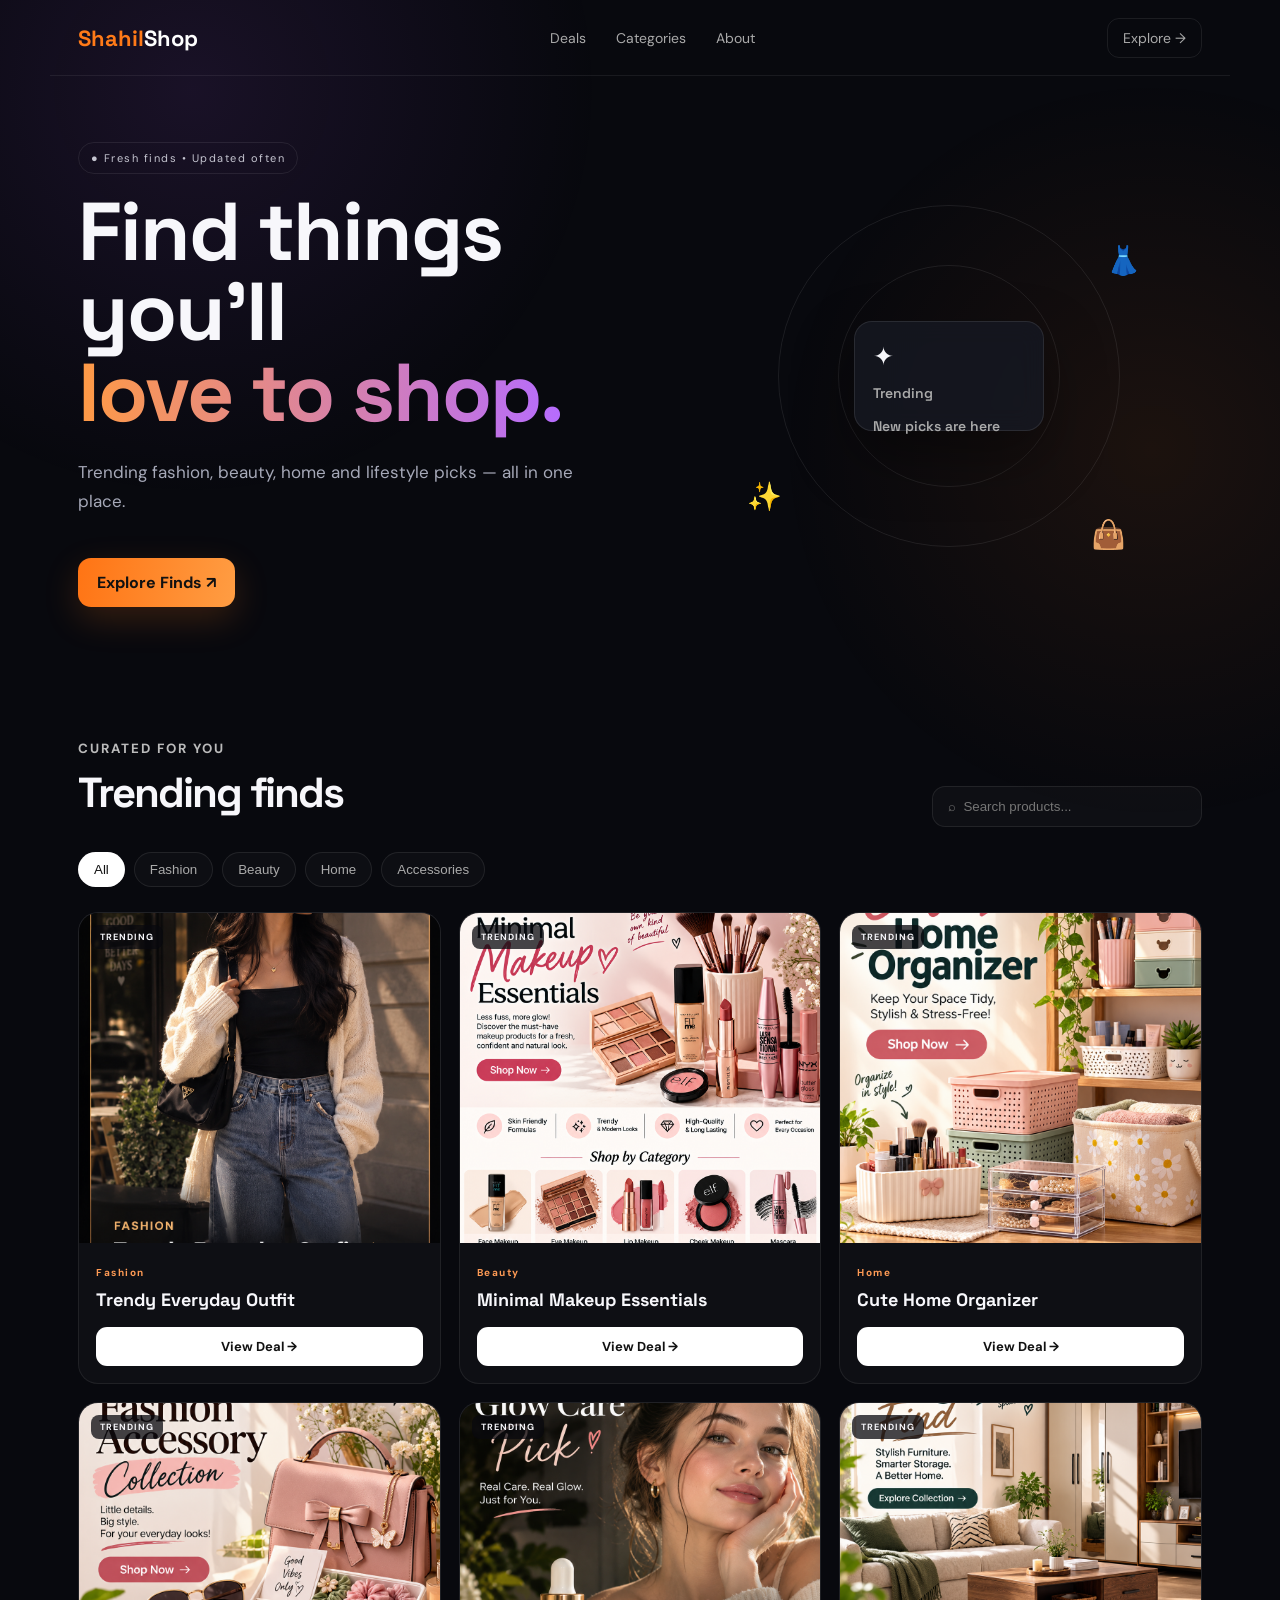
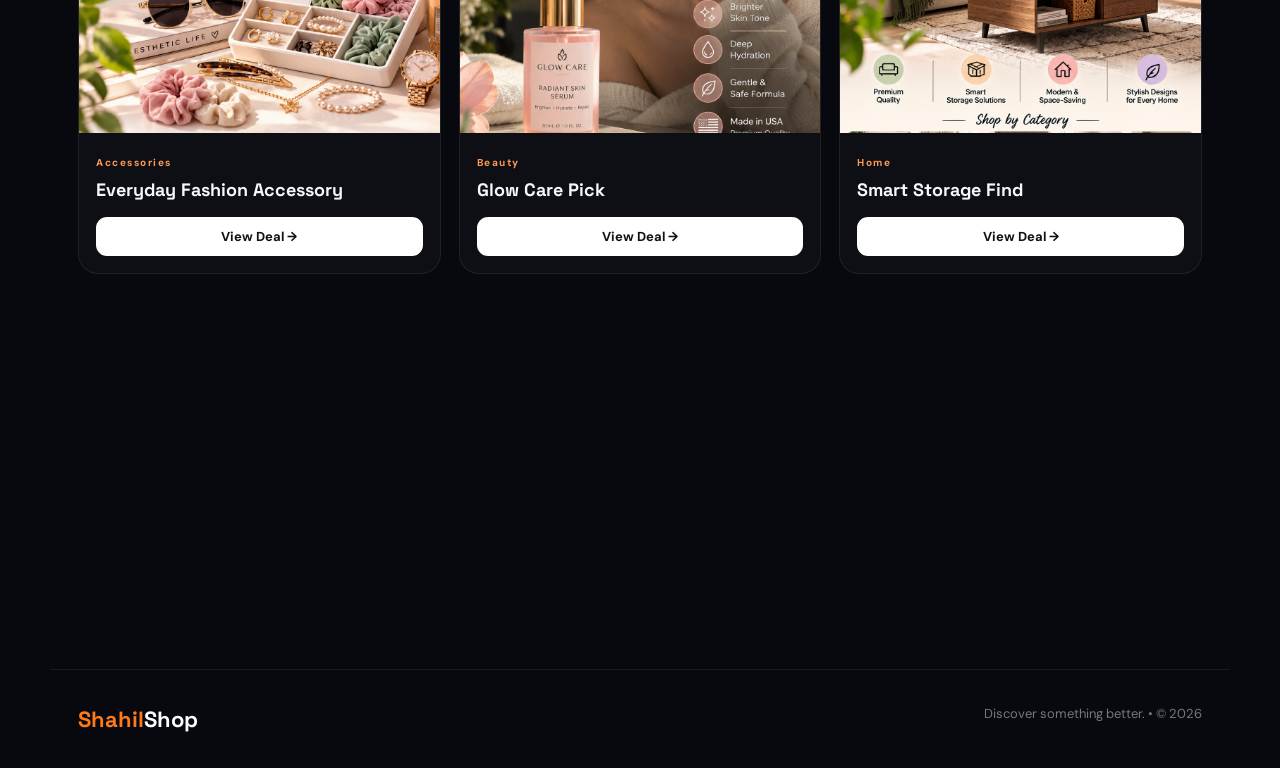
==== commit 67f44ce3: "Add files via upload" ====
--- a/index.html
+++ b/index.html
@@ -1,56 +1 @@
-<!doctype html>
-<html lang="en">
-<head>
-<meta charset="utf-8">
-<meta name="viewport" content="width=device-width,initial-scale=1,viewport-fit=cover">
-<meta name="theme-color" content="#09090d">
-<title>ShahilShop — Trending Finds</title>
-<link rel="stylesheet" href="style.css?v=3">
-</head>
-<body>
-<div class="page-glow glow-one"></div><div class="page-glow glow-two"></div><div class="page-glow glow-three"></div>
-<header>
-  <div class="nav">
-    <a class="logo" href="index.html" aria-label="ShahilShop home">Shahil<span>Shop</span></a>
-    <nav><a href="#deals">Deals</a><a href="#categories">Categories</a><a href="#about">About</a></nav>
-    <a class="nav-deal" href="#deals">Shop now <span>↗</span></a>
-  </div>
-</header>
-<main>
-<section class="hero">
-  <div class="hero-grid reveal">
-    <div class="hero-copy">
-      <div class="eyebrow"><span class="pulse-dot"></span> WELCOME TO SHAHILSHOP</div>
-      <h1>Find your next <span>favorite find.</span></h1>
-      <p>Trendy, useful and affordable picks — discovered and collected in one place.</p>
-      <div class="hero-actions"><a class="btn primary-btn" href="#deals">Explore products <span>→</span></a><a class="text-link" href="#categories">Browse categories</a></div>
-      <div class="hero-stats"><span><b>✦</b> Curated picks</span><span><b>⚡</b> Fresh finds</span><span><b>♡</b> Deal friendly</span></div>
-    </div>
-    <div class="hero-card-wrap">
-      <div class="hero-orbit"></div>
-      <div class="hero-card"><span class="hero-star">✦</span><small>SHAHILSHOP PICKS</small><strong>Fresh finds.<br><em>Better vibes.</em></strong><div class="hero-mini">TRENDING NOW <span>↗</span></div></div>
-    </div>
-  </div>
-</section>
-<section class="section" id="deals">
-  <div class="heading reveal">
-    <div><p class="eyebrow">SHOP COLLECTION</p><h2>Popular picks</h2><p class="section-sub">Explore the latest ShahilShop recommendations.</p></div>
-    <label class="search-box"><span>⌕</span><input id="search" aria-label="Search products" placeholder="Search products..." autocomplete="off"><button id="clearSearch" aria-label="Clear search">×</button></label>
-  </div>
-  <div class="chips reveal" id="categories">
-    <button class="active" data-cat="All"><span>✦</span> All</button>
-    <button data-cat="Fashion"><span>◈</span> Fashion</button>
-    <button data-cat="Beauty"><span>✧</span> Beauty</button>
-    <button data-cat="Home"><span>⌂</span> Home</button>
-    <button data-cat="Accessories"><span>◇</span> Accessories</button>
-  </div>
-  <div class="grid" id="products"></div><p id="empty">No products found. Try another search.</p>
-</section>
-<section class="trust reveal"><div><b>✓</b><span>Handpicked products</span></div><div><b>↗</b><span>Easy shopping links</span></div><div><b>♡</b><span>Made for deal hunters</span></div></section>
-<section class="section about reveal" id="about"><div><p class="eyebrow">ABOUT SHAHILSHOP</p><h2>Simple recommendations, no endless scrolling.</h2></div><p>ShahilShop brings interesting products and collections together so you can discover them quickly. Product links may be affiliate links.</p></section>
-</main>
-<footer><a class="logo" href="index.html">Shahil<span>Shop</span></a><span>© 2026 ShahilShop</span></footer>
-<div class="mobile-nav"><a href="#deals"><span>⌕</span><small>Shop</small></a><a href="#categories"><span>◈</span><small>Categories</small></a><a href="#about"><span>♡</span><small>About</small></a></div>
-<script src="script.js"></script>
-</body>
-</html>+<!doctype html><html><head><meta charset="UTF-8"><meta name="viewport" content="width=device-width,initial-scale=1"><title>ShahilShop</title><link rel="stylesheet" href="style.css"></head><body><header><a class="logo" href="#"><b>Shahil</b>Shop</a><nav><a href="#deals">Deals</a><a href="#categories">Categories</a><a href="#about">About</a></nav><a class="explore" href="#deals">Explore →</a></header><main><section class="hero"><div class="copy reveal"><span class="pill">● Fresh finds • Updated often</span><h1>Find things you'll<br><em>love to shop.</em></h1><p>Trending fashion, beauty, home and lifestyle picks — all in one place.</p><a class="btn" href="#deals">Explore Finds ↗</a></div><div class="orb reveal"><div>✦<br><small>Trending<br>New picks are here</small></div><i>👗</i><i>✨</i><i>👜</i></div></section><section id="deals"><div class="head reveal"><div><small>CURATED FOR YOU</small><h2>Trending finds</h2></div><input id="search" placeholder="⌕  Search products..."></div><div id="categories" class="chips reveal"><button class="active" data-cat="All">All</button><button data-cat="Fashion">Fashion</button><button data-cat="Beauty">Beauty</button><button data-cat="Home">Home</button><button data-cat="Accessories">Accessories</button></div><div id="products"></div><p id="empty">No finds matched your search.</p></section><section id="about" class="about reveal"><div><small>WHY SHAHILSHOP</small><h2>Simple. Stylish.<br>Worth discovering.</h2></div><p>ShahilShop brings together interesting products and trending picks so you can discover something new without endless searching.</p></section></main><footer><a class="logo" href="#"><b>Shahil</b>Shop</a><span>Discover something better. • © 2026</span></footer><script src="script.js"></script></body></html>
--- a/style.css
+++ b/style.css
@@ -1,99 +1 @@
-@import url('https://fonts.googleapis.com/css2?family=Inter:wght@400;500;600;700;800&display=swap');
-:root{--bg:#08080c;--panel:#111118;--panel2:#171720;--text:#f7f7fb;--muted:#a5a5b4;--line:rgba(255,255,255,.09);--orange:#ff6a00;--purple:#9b5cff;--pink:#ff3cac}
-*{box-sizing:border-box}
-html{scroll-behavior:smooth}
-body{margin:0;background:radial-gradient(circle at 10% 0%,rgba(155,92,255,.12),transparent 30%),radial-gradient(circle at 90% 20%,rgba(255,106,0,.10),transparent 28%),var(--bg);color:var(--text);font-family:Inter,Arial,sans-serif;overflow-x:hidden}
-body:before{content:"";position:fixed;inset:0;pointer-events:none;opacity:.24;background-image:linear-gradient(rgba(255,255,255,.025) 1px,transparent 1px),linear-gradient(90deg,rgba(255,255,255,.025) 1px,transparent 1px);background-size:44px 44px;mask-image:linear-gradient(to bottom,black,transparent 80%);z-index:-3}
-a{color:inherit}
-.nav,footer,.hero-grid,.section{width:min(1120px,92%);margin:auto}
-header{position:sticky;top:0;z-index:20;background:rgba(8,8,12,.72);backdrop-filter:blur(18px);border-bottom:1px solid var(--line)}
-.nav{height:72px;display:flex;align-items:center;justify-content:space-between;gap:20px}
-.logo{font-size:22px;font-weight:800;letter-spacing:-1px;text-decoration:none}
-.logo span{background:linear-gradient(90deg,var(--orange),var(--pink),var(--purple));-webkit-background-clip:text;background-clip:text;color:transparent}
-nav{display:flex;gap:28px}
-nav a,.text-link{color:var(--muted);text-decoration:none;font-size:13px;font-weight:600;transition:.25s}
-nav a:hover,.text-link:hover{color:white}
-.nav-deal{padding:10px 15px;border:1px solid var(--line);border-radius:12px;text-decoration:none;font-size:12px;font-weight:700;background:rgba(255,255,255,.04);transition:.25s}
-.nav-deal:hover{transform:translateY(-2px);border-color:rgba(255,106,0,.5);box-shadow:0 0 24px rgba(255,106,0,.12)}
-.nav-deal span{color:var(--orange)}
-.hero{min-height:620px;padding:100px 0 80px;display:flex;align-items:center;position:relative}
-.hero-grid{display:grid;grid-template-columns:1.1fr .9fr;gap:70px;align-items:center}
-.eyebrow{display:flex;align-items:center;gap:8px;color:#ff9147;font-size:11px;font-weight:800;letter-spacing:1.7px}
-.pulse-dot{width:7px;height:7px;border-radius:50%;background:var(--orange);box-shadow:0 0 0 0 rgba(255,106,0,.5);animation:pulse 1.8s infinite}
-h1{font-size:clamp(48px,7vw,82px);line-height:.98;letter-spacing:-5px;margin:15px 0 22px;max-width:760px}
-h1 span{background:linear-gradient(90deg,var(--orange),var(--pink),var(--purple));-webkit-background-clip:text;background-clip:text;color:transparent}
-.hero-copy>p:not(.eyebrow){max-width:600px;color:var(--muted);font-size:17px;line-height:1.75;margin:0}
-.hero-actions{display:flex;align-items:center;gap:22px;margin-top:28px}
-.btn{display:inline-flex;align-items:center;gap:14px;text-decoration:none}
-.primary-btn{padding:15px 19px;border-radius:13px;background:linear-gradient(100deg,var(--orange),#ff8b38);color:white;font-weight:800;font-size:13px;box-shadow:0 14px 35px rgba(255,106,0,.2);transition:.3s}
-.primary-btn:hover{transform:translateY(-3px);box-shadow:0 18px 42px rgba(255,106,0,.3)}
-.primary-btn span{font-size:18px}
-.hero-stats{display:flex;flex-wrap:wrap;gap:20px;margin-top:34px;color:#858593;font-size:11px}
-.hero-stats b{color:#ff9147;margin-right:5px}
-.hero-card-wrap{min-height:390px;display:grid;place-items:center;position:relative}
-.hero-orbit{position:absolute;width:310px;height:310px;border-radius:50%;border:1px solid rgba(155,92,255,.25);box-shadow:0 0 80px rgba(155,92,255,.12),inset 0 0 80px rgba(255,106,0,.06);animation:spin 18s linear infinite}
-.hero-card{width:min(390px,100%);height:350px;border-radius:30px;padding:30px;position:relative;overflow:hidden;background:linear-gradient(145deg,#191923,#0f0f15);border:1px solid rgba(255,255,255,.11);box-shadow:0 30px 90px rgba(0,0,0,.45),0 0 80px rgba(255,106,0,.08);transform:rotate(2deg);transition:.5s}
-.hero-card:hover{transform:rotate(0) translateY(-6px)}
-.hero-card:after{content:"";position:absolute;width:220px;height:220px;right:-90px;top:-90px;background:radial-gradient(circle,rgba(255,106,0,.35),transparent 65%)}
-.hero-star{font-size:38px;color:#ff8a37}
-.hero-card small{display:block;color:#858593;font-size:10px;font-weight:800;letter-spacing:2px;margin-top:55px}
-.hero-card strong{display:block;font-size:36px;line-height:1.08;letter-spacing:-1.8px;margin-top:12px}
-.hero-card em{font-style:normal;background:linear-gradient(90deg,var(--orange),var(--purple));-webkit-background-clip:text;background-clip:text;color:transparent}
-.hero-mini{position:absolute;bottom:28px;left:30px;right:30px;border-top:1px solid var(--line);padding-top:18px;font-size:10px;font-weight:800;letter-spacing:1.5px;color:#777784;display:flex;justify-content:space-between}
-.hero-mini span{color:var(--orange);font-size:15px}
-.section{padding:92px 0}
-.heading{display:flex;justify-content:space-between;align-items:end;gap:30px}
-h2{font-size:40px;letter-spacing:-2px;margin:4px 0 0}
-.section-sub{color:#777784;font-size:13px;margin:10px 0 0}
-.search-box{width:310px;height:48px;display:flex;align-items:center;gap:10px;padding:0 14px;background:rgba(255,255,255,.045);border:1px solid var(--line);border-radius:14px;transition:.25s}
-.search-box:focus-within{border-color:rgba(255,106,0,.5);box-shadow:0 0 25px rgba(255,106,0,.08)}
-.search-box>span{font-size:24px;color:#888894;line-height:0}
-.search-box input{min-width:0;flex:1;border:0;outline:0;background:transparent;color:white;font:inherit;font-size:13px}
-.search-box input::placeholder{color:#696975}
-.search-box button{display:none;border:0;background:transparent;color:#888894;font-size:20px;cursor:pointer}
-.search-box button.show{display:block}
-.chips{display:flex;gap:9px;flex-wrap:wrap;margin:28px 0}
-.chips button{display:inline-flex;align-items:center;gap:7px;border:1px solid var(--line);background:rgba(255,255,255,.035);color:#a6a6b2;padding:10px 15px;border-radius:99px;cursor:pointer;font:600 12px Inter;transition:.28s}
-.chips button span{color:#ff8b43}
-.chips button:hover{transform:translateY(-2px);color:white;border-color:rgba(255,106,0,.35)}
-.chips button.active{background:linear-gradient(100deg,var(--orange),#ff8230);color:white;border-color:transparent;box-shadow:0 10px 28px rgba(255,106,0,.18)}
-.chips button.active span{color:white}
-.grid{display:grid;grid-template-columns:repeat(4,1fr);gap:18px}
-.card{background:linear-gradient(145deg,rgba(255,255,255,.065),rgba(255,255,255,.025));border:1px solid var(--line);border-radius:19px;overflow:hidden;opacity:0;transform:translateY(18px);transition:opacity .5s,transform .5s,border-color .3s,box-shadow .3s}
-.card.visible{opacity:1;transform:translateY(0)}
-.card:hover{transform:translateY(-7px);border-color:rgba(255,106,0,.3);box-shadow:0 24px 55px rgba(0,0,0,.3)}
-.pic{aspect-ratio:1/1.08;display:flex;align-items:center;justify-content:center;position:relative;overflow:hidden;background:radial-gradient(circle at 50% 45%,rgba(155,92,255,.16),transparent 55%),linear-gradient(145deg,#191922,#0e0e13)}
-.pic:after{content:"";position:absolute;inset:-80%;background:linear-gradient(110deg,transparent 42%,rgba(255,255,255,.08) 50%,transparent 58%);transform:translateX(-60%);transition:.7s}
-.card:hover .pic:after{transform:translateX(60%)}
-.pic-emoji{font-size:76px;filter:drop-shadow(0 15px 22px rgba(0,0,0,.3));transition:.4s}
-.card:hover .pic-emoji{transform:scale(1.12) rotate(-3deg)}
-.badge{position:absolute;z-index:2;left:12px;top:12px;padding:7px 9px;border-radius:8px;background:rgba(255,106,0,.92);color:white;font-size:9px;font-weight:800;letter-spacing:.5px}
-.badge.popular{background:linear-gradient(100deg,var(--purple),var(--pink))}
-.info{padding:17px}
-.tag{font-size:9px;color:#ff9147;font-weight:800;letter-spacing:1px;text-transform:uppercase}
-.info h3{font-size:14px;line-height:1.4;margin:7px 0 0;min-height:40px}
-.price{font-size:12px;color:#858593;font-weight:700;margin:13px 0}
-.deal{display:flex;align-items:center;justify-content:center;gap:7px;background:linear-gradient(100deg,#20202a,#15151c);border:1px solid var(--line);color:white;padding:11px;border-radius:10px;text-decoration:none;font-size:11px;font-weight:800;transition:.25s}
-.deal:hover{background:linear-gradient(100deg,var(--orange),#ff8534);border-color:transparent;transform:translateY(-2px)}
-.deal span{color:#ff8d42}
-#empty{display:none;text-align:center;color:#777784;padding:45px}
-.trust{width:100%;display:flex;justify-content:center;gap:70px;padding:27px 5%;border-top:1px solid var(--line);border-bottom:1px solid var(--line);background:rgba(255,255,255,.025)}
-.trust div{display:flex;align-items:center;gap:10px;color:#9b9ba8;font-size:11px;font-weight:600}
-.trust b{display:grid;place-items:center;width:28px;height:28px;border-radius:9px;background:rgba(255,106,0,.1);color:#ff9147}
-.about{display:grid;grid-template-columns:1fr 1fr;gap:80px}
-.about>p{color:#888894;line-height:1.85;font-size:14px;align-self:end}
-footer{padding:28px 0 35px;border-top:1px solid var(--line);display:flex;justify-content:space-between;color:#666672;font-size:11px}
-.page-glow{position:fixed;width:260px;height:260px;border-radius:50%;filter:blur(90px);opacity:.11;pointer-events:none;z-index:-2}
-.glow-one{background:var(--orange);top:15%;left:-120px;animation:float 9s ease-in-out infinite}
-.glow-two{background:var(--purple);top:55%;right:-130px;animation:float 11s ease-in-out infinite reverse}
-.glow-three{background:var(--pink);bottom:-120px;left:35%;animation:float 13s ease-in-out infinite}
-.mobile-nav{display:none}
-.reveal{opacity:0;transform:translateY(20px);transition:opacity .7s ease,transform .7s ease}
-.reveal.visible{opacity:1;transform:translateY(0)}
-@keyframes pulse{0%{box-shadow:0 0 0 0 rgba(255,106,0,.5)}70%{box-shadow:0 0 0 9px rgba(255,106,0,0)}100%{box-shadow:0 0 0 0 rgba(255,106,0,0)}}
-@keyframes spin{to{transform:rotate(360deg)}}
-@keyframes float{50%{transform:translateY(-35px) translateX(20px)}}
-@media(max-width:900px){.hero-grid{grid-template-columns:1fr;gap:55px}.hero{padding:75px 0}.hero-card-wrap{min-height:350px}.grid{grid-template-columns:repeat(2,1fr)}.heading{align-items:flex-start;flex-direction:column}.search-box{width:100%}.about{grid-template-columns:1fr;gap:20px}.trust{gap:30px}}
-@media(max-width:600px){body{padding-bottom:72px}.nav{height:64px}.nav nav,.nav-deal{display:none}.hero{padding:60px 0 45px;min-height:auto}.hero-grid{width:90%}h1{font-size:52px;letter-spacing:-3px}.hero-copy>p:not(.eyebrow){font-size:15px}.hero-stats{gap:12px;font-size:10px}.hero-card{height:300px}.hero-card strong{font-size:31px}.hero-orbit{width:260px;height:260px}.section{padding:65px 0}.grid{gap:11px}.info{padding:13px}.info h3{font-size:13px}.pic-emoji{font-size:60px}.badge{font-size:8px;padding:6px 7px}.trust{width:92%;margin:auto;border-radius:18px;display:grid;grid-template-columns:1fr 1fr;gap:13px;padding:18px}.trust div:last-child{grid-column:1/-1;justify-content:center}.about{padding-bottom:30px}footer{width:90%;flex-direction:column;gap:12px}.mobile-nav{position:fixed;display:flex;bottom:10px;left:4%;right:4%;z-index:30;justify-content:space-around;padding:10px 6px;background:rgba(17,17,24,.9);backdrop-filter:blur(18px);border:1px solid var(--line);border-radius:18px;box-shadow:0 15px 45px rgba(0,0,0,.45)}.mobile-nav a{display:flex;flex-direction:column;align-items:center;gap:3px;text-decoration:none;color:#858593;font-size:19px;min-width:70px}.mobile-nav a:hover{color:white}.mobile-nav small{font-size:9px;font-weight:700}}
-@media(max-width:390px){h1{font-size:45px}.hero-actions{gap:14px}.text-link{font-size:11px}.grid{grid-template-columns:1fr 1fr}.info h3{min-height:46px}}
-@media(prefers-reduced-motion:reduce){*,*:before,*:after{scroll-behavior:auto!important;animation:none!important;transition:none!important}.reveal,.card{opacity:1;transform:none}}
+@import url('https://fonts.googleapis.com/css2?family=DM+Sans:wght@400;600;700&family=Space+Grotesk:wght@500;700&display=swap');*{box-sizing:border-box}html{scroll-behavior:smooth}body{margin:0;background:#08090e;color:#f7f7fb;font-family:'DM Sans';overflow-x:hidden}body:before{content:'';position:fixed;inset:0;z-index:-1;background:radial-gradient(circle at 15% 10%,#a855f71c,transparent 30%),radial-gradient(circle at 90% 50%,#ff7a1815,transparent 30%)}header{height:76px;max-width:1180px;margin:auto;padding:0 28px;display:flex;align-items:center;justify-content:space-between;border-bottom:1px solid #ffffff12}.logo{font:700 22px 'Space Grotesk';color:#fff;text-decoration:none}.logo b{color:#ff7a18}nav{display:flex;gap:30px}nav a,.explore{color:#aaa;text-decoration:none;font-size:14px}.explore{border:1px solid #ffffff15;padding:10px 15px;border-radius:12px}.hero{max-width:1180px;margin:auto;min-height:600px;padding:70px 28px;display:grid;grid-template-columns:1.1fr .9fr;align-items:center}.pill{font-size:11px;letter-spacing:1.5px;border:1px solid #ffffff15;padding:8px 12px;border-radius:30px;color:#c5c5d0}h1,h2{font-family:'Space Grotesk';letter-spacing:-2px}h1{font-size:clamp(48px,7vw,82px);line-height:.98;margin:25px 0}h1 em{font-style:normal;background:linear-gradient(90deg,#ff9a44,#b66cff);background-clip:text;color:transparent}.copy p{color:#a6a9b8;max-width:520px;font-size:17px;line-height:1.7}.btn{display:inline-block;margin-top:25px;background:linear-gradient(100deg,#ff7414,#ff9d43);color:#111;padding:14px 19px;border-radius:13px;font-weight:700;text-decoration:none;box-shadow:0 12px 35px #ff7a1830}.orb{height:420px;position:relative;display:grid;place-items:center}.orb:before,.orb:after{content:'';position:absolute;border:1px solid #ffffff15;border-radius:50%;animation:spin 18s linear infinite}.orb:before{width:340px;height:340px}.orb:after{width:220px;height:220px;animation-direction:reverse}.orb>div{width:190px;height:110px;border-radius:18px;background:#161822d9;backdrop-filter:blur(12px);border:1px solid #ffffff18;z-index:2;padding:18px;font-size:25px;box-shadow:0 25px 60px #0006}.orb small{font:600 14px 'Space Grotesk';color:#aaa}.orb i{position:absolute;font-style:normal;font-size:28px;animation:bob 3s ease-in-out infinite}.orb i:nth-of-type(1){top:18%;right:12%}.orb i:nth-of-type(2){bottom:17%;left:10%;animation-delay:1s}.orb i:nth-of-type(3){bottom:8%;right:15%;animation-delay:2s}@keyframes spin{to{transform:rotate(360deg)}}@keyframes bob{50%{transform:translateY(-10px)}}section{max-width:1180px;margin:auto;padding:60px 28px}.head{display:flex;justify-content:space-between;align-items:end;gap:20px}.head small,.about small{letter-spacing:2px;color:#bbb;font-weight:700}.head h2,.about h2{font-size:42px;margin:8px 0}input{width:270px;padding:12px 15px;border-radius:13px;border:1px solid #ffffff15;background:#ffffff07;color:white;outline:0}.chips{display:flex;gap:9px;overflow:auto;padding:25px 0}.chips button{padding:9px 15px;border-radius:30px;border:1px solid #ffffff15;background:#ffffff06;color:#aaa;cursor:pointer}.chips .active,.chips button:hover{background:#fff;color:#111}#products{display:grid;grid-template-columns:repeat(3,1fr);gap:18px}.card{overflow:hidden;border:1px solid #ffffff12;border-radius:20px;background:#ffffff07;transition:.3s}.card:hover{transform:translateY(-7px);border-color:#ff914666;box-shadow:0 25px 50px #0008}.pic{height:330px;position:relative;overflow:hidden}.pic img{width:100%;height:100%;object-fit:cover;transition:.45s}.card:hover img{transform:scale(1.05)}.pic span{position:absolute;top:12px;left:12px;background:#08090ebf;padding:6px 9px;border-radius:8px;font-size:9px;letter-spacing:1px;font-weight:700}.info{padding:17px}.tag{font-size:10px;letter-spacing:1.5px;color:#ff9b55;font-weight:700}.info h3{font:700 18px 'Space Grotesk';margin:7px 0 16px}.deal{display:block;text-align:center;padding:11px;border-radius:11px;background:#fff;color:#111;text-decoration:none;font-weight:700;font-size:13px}.deal:hover{background:#ff9b55}.about{margin-top:20px;margin-bottom:50px;border:1px solid #ffffff12;border-radius:24px;background:#a855f710;display:grid;grid-template-columns:1fr 1fr;gap:40px}.about p{color:#a6a9b8;line-height:1.8}footer{max-width:1180px;margin:auto;padding:35px 28px;border-top:1px solid #ffffff12;display:flex;justify-content:space-between;color:#777;font-size:13px}.reveal{opacity:0;transform:translateY(24px);transition:.7s}.show{opacity:1;transform:none}#empty{text-align:center;color:#aaa;display:none}@media(max-width:850px){nav{display:none}.hero{grid-template-columns:1fr;padding-top:45px}.orb{height:280px;order:-1}.orb:before{width:250px;height:250px}.orb:after{width:165px;height:165px}.head{align-items:start;flex-direction:column}input{width:100%}#products{grid-template-columns:repeat(2,1fr)}.about{grid-template-columns:1fr}}@media(max-width:520px){header{padding:0 18px}.hero,section{padding-left:18px;padding-right:18px}h1{font-size:45px}.hero{padding-top:30px}.pic{height:220px}.about h2,.head h2{font-size:32px}footer{padding:28px 18px}footer span{display:none}}
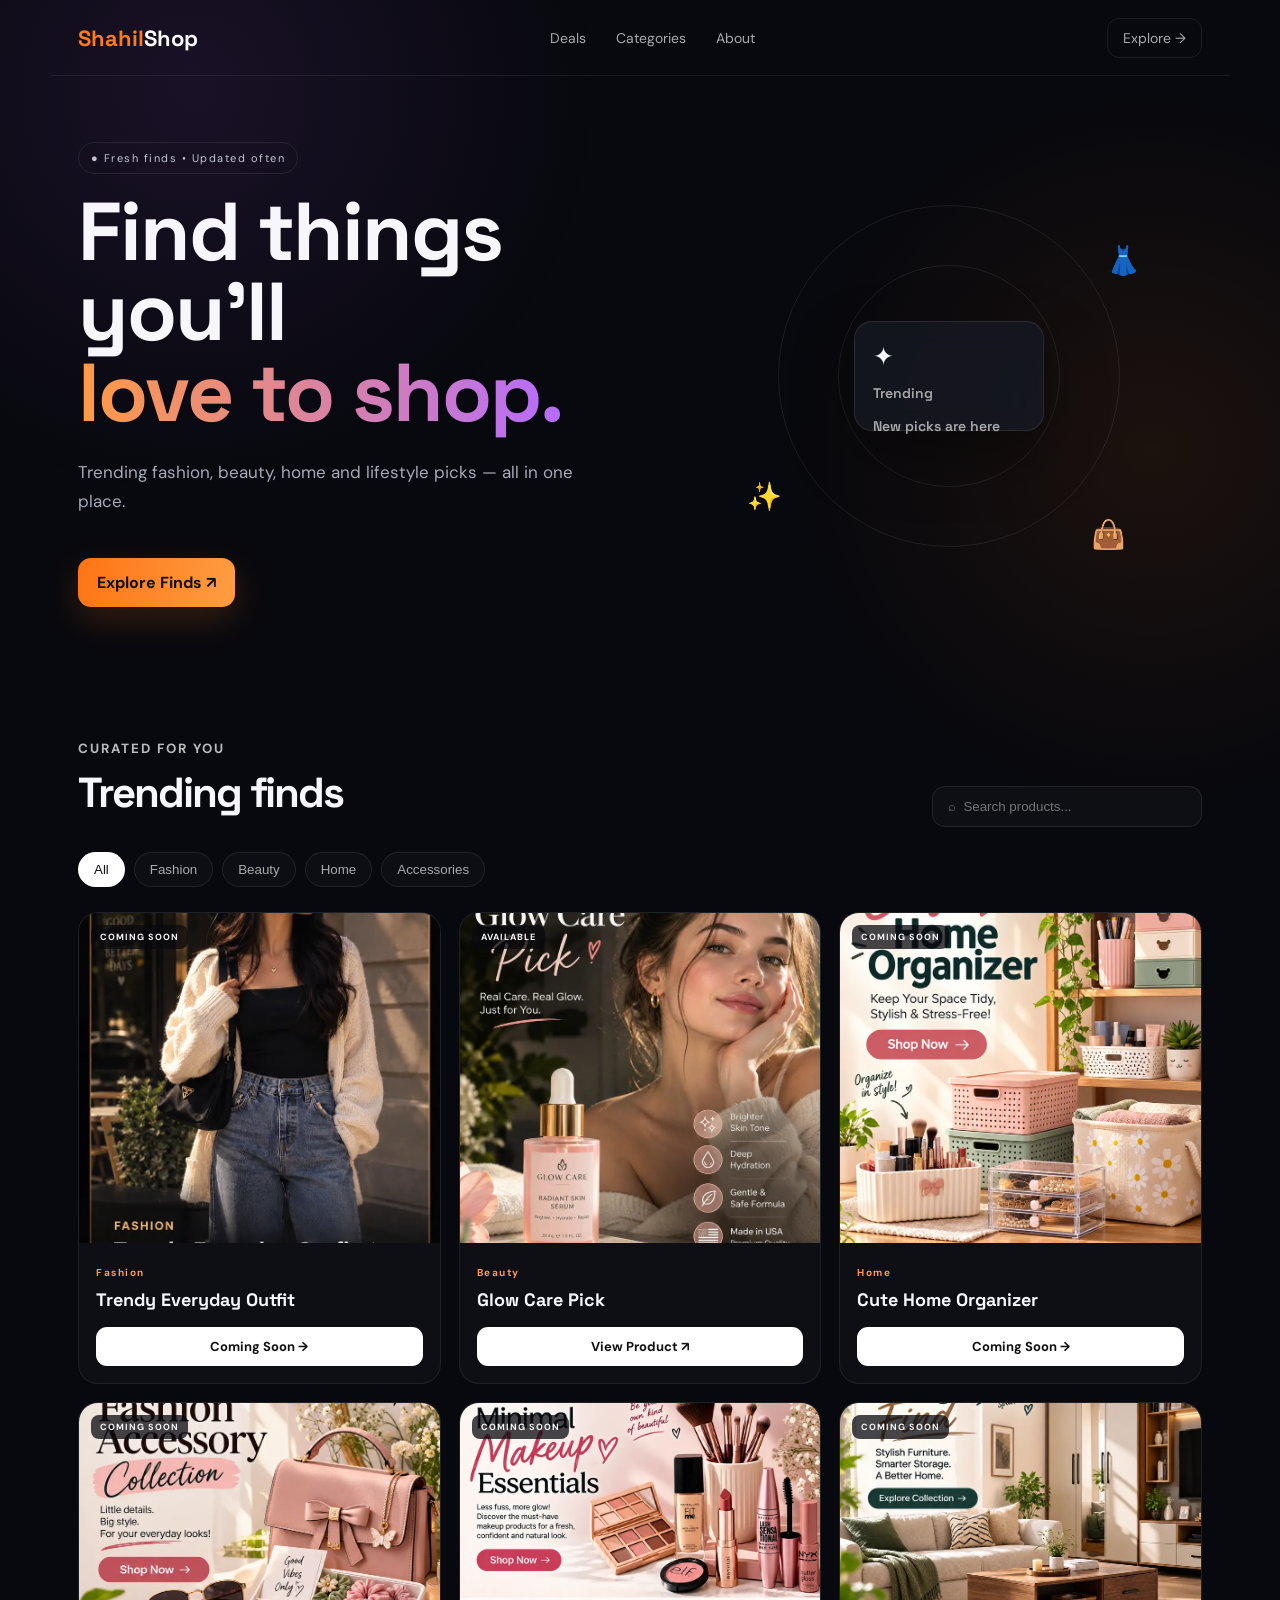
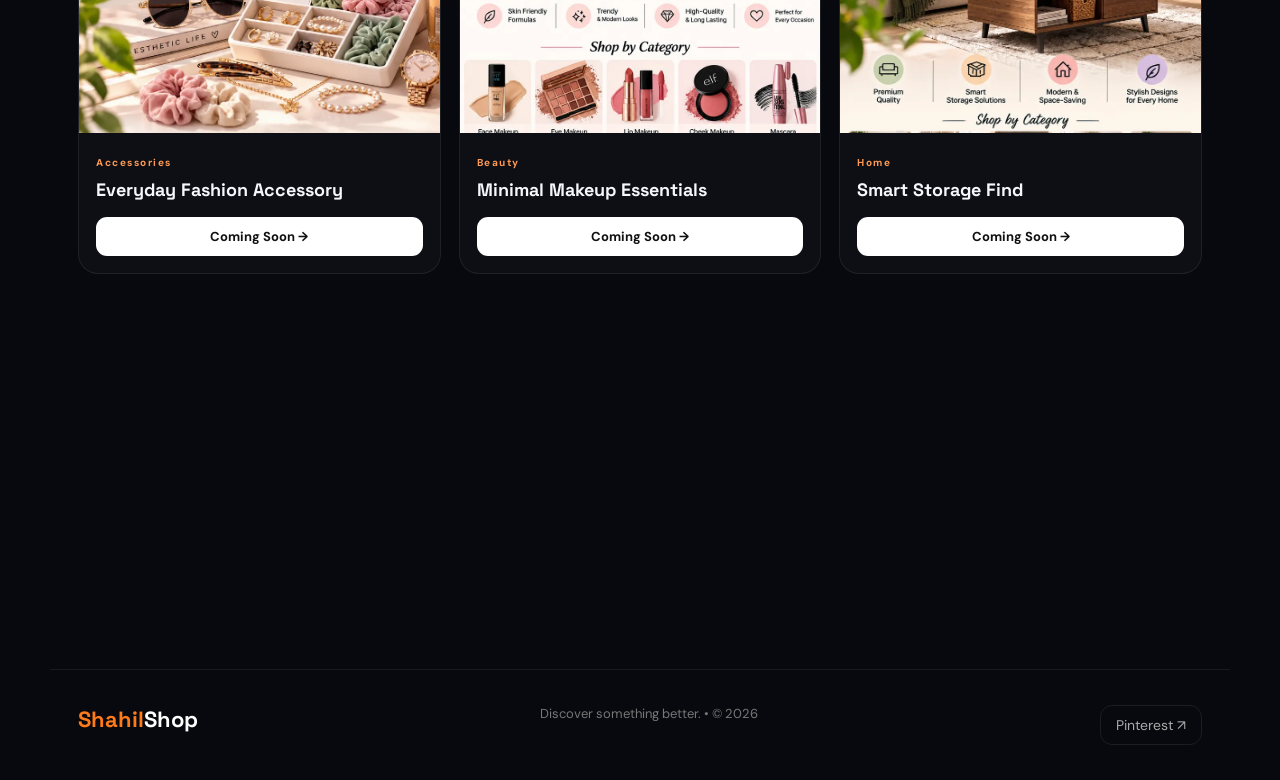
==== commit a5a7495f: "Add files via upload" ====
--- a/index.html
+++ b/index.html
@@ -1 +1 @@
-<!doctype html><html><head><meta charset="UTF-8"><meta name="viewport" content="width=device-width,initial-scale=1"><title>ShahilShop</title><link rel="stylesheet" href="style.css"></head><body><header><a class="logo" href="#"><b>Shahil</b>Shop</a><nav><a href="#deals">Deals</a><a href="#categories">Categories</a><a href="#about">About</a></nav><a class="explore" href="#deals">Explore →</a></header><main><section class="hero"><div class="copy reveal"><span class="pill">● Fresh finds • Updated often</span><h1>Find things you'll<br><em>love to shop.</em></h1><p>Trending fashion, beauty, home and lifestyle picks — all in one place.</p><a class="btn" href="#deals">Explore Finds ↗</a></div><div class="orb reveal"><div>✦<br><small>Trending<br>New picks are here</small></div><i>👗</i><i>✨</i><i>👜</i></div></section><section id="deals"><div class="head reveal"><div><small>CURATED FOR YOU</small><h2>Trending finds</h2></div><input id="search" placeholder="⌕  Search products..."></div><div id="categories" class="chips reveal"><button class="active" data-cat="All">All</button><button data-cat="Fashion">Fashion</button><button data-cat="Beauty">Beauty</button><button data-cat="Home">Home</button><button data-cat="Accessories">Accessories</button></div><div id="products"></div><p id="empty">No finds matched your search.</p></section><section id="about" class="about reveal"><div><small>WHY SHAHILSHOP</small><h2>Simple. Stylish.<br>Worth discovering.</h2></div><p>ShahilShop brings together interesting products and trending picks so you can discover something new without endless searching.</p></section></main><footer><a class="logo" href="#"><b>Shahil</b>Shop</a><span>Discover something better. • © 2026</span></footer><script src="script.js"></script></body></html>+<!doctype html><html><head><meta charset="UTF-8"><meta name="viewport" content="width=device-width,initial-scale=1"><title>ShahilShop</title><link rel="stylesheet" href="style.css"></head><body><header><a class="logo" href="#"><b>Shahil</b>Shop</a><nav><a href="#deals">Deals</a><a href="#categories">Categories</a><a href="#about">About</a></nav><a class="explore" href="#deals">Explore →</a></header><main><section class="hero"><div class="copy reveal"><span class="pill">● Fresh finds • Updated often</span><h1>Find things you'll<br><em>love to shop.</em></h1><p>Trending fashion, beauty, home and lifestyle picks — all in one place.</p><a class="btn" href="#deals">Explore Finds ↗</a></div><div class="orb reveal"><div>✦<br><small>Trending<br>New picks are here</small></div><i>👗</i><i>✨</i><i>👜</i></div></section><section id="deals"><div class="head reveal"><div><small>CURATED FOR YOU</small><h2>Trending finds</h2></div><input id="search" placeholder="⌕  Search products..."></div><div id="categories" class="chips reveal"><button class="active" data-cat="All">All</button><button data-cat="Fashion">Fashion</button><button data-cat="Beauty">Beauty</button><button data-cat="Home">Home</button><button data-cat="Accessories">Accessories</button></div><div id="products"></div><p id="empty">No finds matched your search.</p></section><section id="about" class="about reveal"><div><small>WHY SHAHILSHOP</small><h2>Simple. Stylish.<br>Worth discovering.</h2></div><p>ShahilShop brings together interesting products and trending picks so you can discover something new without endless searching.</p></section></main><footer><a class="logo" href="#"><b>Shahil</b>Shop</a><span>Discover something better. • © 2026</span><a class="explore" href="https://pin.it/7srq96kHT" target="_blank" rel="noopener noreferrer">Pinterest ↗</a></footer><script src="script.js"></script></body></html>
--- a/style.css
+++ b/style.css
@@ -1 +1,9 @@
-@import url('https://fonts.googleapis.com/css2?family=DM+Sans:wght@400;600;700&family=Space+Grotesk:wght@500;700&display=swap');*{box-sizing:border-box}html{scroll-behavior:smooth}body{margin:0;background:#08090e;color:#f7f7fb;font-family:'DM Sans';overflow-x:hidden}body:before{content:'';position:fixed;inset:0;z-index:-1;background:radial-gradient(circle at 15% 10%,#a855f71c,transparent 30%),radial-gradient(circle at 90% 50%,#ff7a1815,transparent 30%)}header{height:76px;max-width:1180px;margin:auto;padding:0 28px;display:flex;align-items:center;justify-content:space-between;border-bottom:1px solid #ffffff12}.logo{font:700 22px 'Space Grotesk';color:#fff;text-decoration:none}.logo b{color:#ff7a18}nav{display:flex;gap:30px}nav a,.explore{color:#aaa;text-decoration:none;font-size:14px}.explore{border:1px solid #ffffff15;padding:10px 15px;border-radius:12px}.hero{max-width:1180px;margin:auto;min-height:600px;padding:70px 28px;display:grid;grid-template-columns:1.1fr .9fr;align-items:center}.pill{font-size:11px;letter-spacing:1.5px;border:1px solid #ffffff15;padding:8px 12px;border-radius:30px;color:#c5c5d0}h1,h2{font-family:'Space Grotesk';letter-spacing:-2px}h1{font-size:clamp(48px,7vw,82px);line-height:.98;margin:25px 0}h1 em{font-style:normal;background:linear-gradient(90deg,#ff9a44,#b66cff);background-clip:text;color:transparent}.copy p{color:#a6a9b8;max-width:520px;font-size:17px;line-height:1.7}.btn{display:inline-block;margin-top:25px;background:linear-gradient(100deg,#ff7414,#ff9d43);color:#111;padding:14px 19px;border-radius:13px;font-weight:700;text-decoration:none;box-shadow:0 12px 35px #ff7a1830}.orb{height:420px;position:relative;display:grid;place-items:center}.orb:before,.orb:after{content:'';position:absolute;border:1px solid #ffffff15;border-radius:50%;animation:spin 18s linear infinite}.orb:before{width:340px;height:340px}.orb:after{width:220px;height:220px;animation-direction:reverse}.orb>div{width:190px;height:110px;border-radius:18px;background:#161822d9;backdrop-filter:blur(12px);border:1px solid #ffffff18;z-index:2;padding:18px;font-size:25px;box-shadow:0 25px 60px #0006}.orb small{font:600 14px 'Space Grotesk';color:#aaa}.orb i{position:absolute;font-style:normal;font-size:28px;animation:bob 3s ease-in-out infinite}.orb i:nth-of-type(1){top:18%;right:12%}.orb i:nth-of-type(2){bottom:17%;left:10%;animation-delay:1s}.orb i:nth-of-type(3){bottom:8%;right:15%;animation-delay:2s}@keyframes spin{to{transform:rotate(360deg)}}@keyframes bob{50%{transform:translateY(-10px)}}section{max-width:1180px;margin:auto;padding:60px 28px}.head{display:flex;justify-content:space-between;align-items:end;gap:20px}.head small,.about small{letter-spacing:2px;color:#bbb;font-weight:700}.head h2,.about h2{font-size:42px;margin:8px 0}input{width:270px;padding:12px 15px;border-radius:13px;border:1px solid #ffffff15;background:#ffffff07;color:white;outline:0}.chips{display:flex;gap:9px;overflow:auto;padding:25px 0}.chips button{padding:9px 15px;border-radius:30px;border:1px solid #ffffff15;background:#ffffff06;color:#aaa;cursor:pointer}.chips .active,.chips button:hover{background:#fff;color:#111}#products{display:grid;grid-template-columns:repeat(3,1fr);gap:18px}.card{overflow:hidden;border:1px solid #ffffff12;border-radius:20px;background:#ffffff07;transition:.3s}.card:hover{transform:translateY(-7px);border-color:#ff914666;box-shadow:0 25px 50px #0008}.pic{height:330px;position:relative;overflow:hidden}.pic img{width:100%;height:100%;object-fit:cover;transition:.45s}.card:hover img{transform:scale(1.05)}.pic span{position:absolute;top:12px;left:12px;background:#08090ebf;padding:6px 9px;border-radius:8px;font-size:9px;letter-spacing:1px;font-weight:700}.info{padding:17px}.tag{font-size:10px;letter-spacing:1.5px;color:#ff9b55;font-weight:700}.info h3{font:700 18px 'Space Grotesk';margin:7px 0 16px}.deal{display:block;text-align:center;padding:11px;border-radius:11px;background:#fff;color:#111;text-decoration:none;font-weight:700;font-size:13px}.deal:hover{background:#ff9b55}.about{margin-top:20px;margin-bottom:50px;border:1px solid #ffffff12;border-radius:24px;background:#a855f710;display:grid;grid-template-columns:1fr 1fr;gap:40px}.about p{color:#a6a9b8;line-height:1.8}footer{max-width:1180px;margin:auto;padding:35px 28px;border-top:1px solid #ffffff12;display:flex;justify-content:space-between;color:#777;font-size:13px}.reveal{opacity:0;transform:translateY(24px);transition:.7s}.show{opacity:1;transform:none}#empty{text-align:center;color:#aaa;display:none}@media(max-width:850px){nav{display:none}.hero{grid-template-columns:1fr;padding-top:45px}.orb{height:280px;order:-1}.orb:before{width:250px;height:250px}.orb:after{width:165px;height:165px}.head{align-items:start;flex-direction:column}input{width:100%}#products{grid-template-columns:repeat(2,1fr)}.about{grid-template-columns:1fr}}@media(max-width:520px){header{padding:0 18px}.hero,section{padding-left:18px;padding-right:18px}h1{font-size:45px}.hero{padding-top:30px}.pic{height:220px}.about h2,.head h2{font-size:32px}footer{padding:28px 18px}footer span{display:none}}+@import url('https://fonts.googleapis.com/css2?family=DM+Sans:wght@400;600;700&family=Space+Grotesk:wght@500;700&display=swap');*{box-sizing:border-box}html{scroll-behavior:smooth}body{margin:0;background:#08090e;color:#f7f7fb;font-family:'DM Sans';overflow-x:hidden}body:before{content:'';position:fixed;inset:0;z-index:-1;background:radial-gradient(circle at 15% 10%,#a855f71c,transparent 30%),radial-gradient(circle at 90% 50%,#ff7a1815,transparent 30%)}header{height:76px;max-width:1180px;margin:auto;padding:0 28px;display:flex;align-items:center;justify-content:space-between;border-bottom:1px solid #ffffff12}.logo{font:700 22px 'Space Grotesk';color:#fff;text-decoration:none}.logo b{color:#ff7a18}nav{display:flex;gap:30px}nav a,.explore{color:#aaa;text-decoration:none;font-size:14px}.explore{border:1px solid #ffffff15;padding:10px 15px;border-radius:12px}.hero{max-width:1180px;margin:auto;min-height:600px;padding:70px 28px;display:grid;grid-template-columns:1.1fr .9fr;align-items:center}.pill{font-size:11px;letter-spacing:1.5px;border:1px solid #ffffff15;padding:8px 12px;border-radius:30px;color:#c5c5d0}h1,h2{font-family:'Space Grotesk';letter-spacing:-2px}h1{font-size:clamp(48px,7vw,82px);line-height:.98;margin:25px 0}h1 em{font-style:normal;background:linear-gradient(90deg,#ff9a44,#b66cff);background-clip:text;color:transparent}.copy p{color:#a6a9b8;max-width:520px;font-size:17px;line-height:1.7}.btn{display:inline-block;margin-top:25px;background:linear-gradient(100deg,#ff7414,#ff9d43);color:#111;padding:14px 19px;border-radius:13px;font-weight:700;text-decoration:none;box-shadow:0 12px 35px #ff7a1830}.orb{height:420px;position:relative;display:grid;place-items:center}.orb:before,.orb:after{content:'';position:absolute;border:1px solid #ffffff15;border-radius:50%;animation:spin 18s linear infinite}.orb:before{width:340px;height:340px}.orb:after{width:220px;height:220px;animation-direction:reverse}.orb>div{width:190px;height:110px;border-radius:18px;background:#161822d9;backdrop-filter:blur(12px);border:1px solid #ffffff18;z-index:2;padding:18px;font-size:25px;box-shadow:0 25px 60px #0006}.orb small{font:600 14px 'Space Grotesk';color:#aaa}.orb i{position:absolute;font-style:normal;font-size:28px;animation:bob 3s ease-in-out infinite}.orb i:nth-of-type(1){top:18%;right:12%}.orb i:nth-of-type(2){bottom:17%;left:10%;animation-delay:1s}.orb i:nth-of-type(3){bottom:8%;right:15%;animation-delay:2s}@keyframes spin{to{transform:rotate(360deg)}}@keyframes bob{50%{transform:translateY(-10px)}}section{max-width:1180px;margin:auto;padding:60px 28px}.head{display:flex;justify-content:space-between;align-items:end;gap:20px}.head small,.about small{letter-spacing:2px;color:#bbb;font-weight:700}.head h2,.about h2{font-size:42px;margin:8px 0}input{width:270px;padding:12px 15px;border-radius:13px;border:1px solid #ffffff15;background:#ffffff07;color:white;outline:0}.chips{display:flex;gap:9px;overflow:auto;padding:25px 0}.chips button{padding:9px 15px;border-radius:30px;border:1px solid #ffffff15;background:#ffffff06;color:#aaa;cursor:pointer}.chips .active,.chips button:hover{background:#fff;color:#111}#products{display:grid;grid-template-columns:repeat(3,1fr);gap:18px}.card{overflow:hidden;border:1px solid #ffffff12;border-radius:20px;background:#ffffff07;transition:.3s}.card:hover{transform:translateY(-7px);border-color:#ff914666;box-shadow:0 25px 50px #0008}.pic{height:330px;position:relative;overflow:hidden}.pic img{width:100%;height:100%;object-fit:cover;transition:.45s}.card:hover img{transform:scale(1.05)}.pic span{position:absolute;top:12px;left:12px;background:#08090ebf;padding:6px 9px;border-radius:8px;font-size:9px;letter-spacing:1px;font-weight:700}.info{padding:17px}.tag{font-size:10px;letter-spacing:1.5px;color:#ff9b55;font-weight:700}.info h3{font:700 18px 'Space Grotesk';margin:7px 0 16px}.deal{display:block;text-align:center;padding:11px;border-radius:11px;background:#fff;color:#111;text-decoration:none;font-weight:700;font-size:13px}.deal:hover{background:#ff9b55}.about{margin-top:20px;margin-bottom:50px;border:1px solid #ffffff12;border-radius:24px;background:#a855f710;display:grid;grid-template-columns:1fr 1fr;gap:40px}.about p{color:#a6a9b8;line-height:1.8}footer{max-width:1180px;margin:auto;padding:35px 28px;border-top:1px solid #ffffff12;display:flex;justify-content:space-between;color:#777;font-size:13px}.reveal{opacity:0;transform:translateY(24px);transition:.7s}.show{opacity:1;transform:none}#empty{text-align:center;color:#aaa;display:none}@media(max-width:850px){nav{display:none}.hero{grid-template-columns:1fr;padding-top:45px}.orb{height:280px;order:-1}.orb:before{width:250px;height:250px}.orb:after{width:165px;height:165px}.head{align-items:start;flex-direction:column}input{width:100%}#products{grid-template-columns:repeat(2,1fr)}.about{grid-template-columns:1fr}}@media(max-width:520px){header{padding:0 18px}.hero,section{padding-left:18px;padding-right:18px}h1{font-size:45px}.hero{padding-top:30px}.pic{height:220px}.about h2,.head h2{font-size:32px}footer{padding:28px 18px}footer span{display:none}}
+/* Premium product + coming-soon pages */
+.back-link{display:inline-block;color:#aaa;text-decoration:none;font-size:13px;margin-bottom:34px;transition:.25s}.back-link:hover{color:#fff;transform:translateX(-3px)}
+.product-shell{max-width:1180px;margin:auto;padding:0 28px}.product-hero{min-height:680px;display:grid;grid-template-columns:1fr .9fr;gap:70px;align-items:center;padding:65px 0 35px}.eyebrow{display:inline-block;color:#ff9b55;font-size:10px;font-weight:800;letter-spacing:2px}.product-copy h1{font-size:clamp(48px,6vw,76px);line-height:.98;margin:17px 0 24px}.product-description{color:#a6a9b8;line-height:1.8;font-size:16px;max-width:610px}.highlights{list-style:none;padding:0;margin:25px 0;display:grid;gap:11px}.highlights li{color:#d6d7df;font-size:14px;padding-left:24px;position:relative}.highlights li:before{content:'✓';position:absolute;left:0;color:#ff9b55}.buy-btn{display:inline-flex;align-items:center;justify-content:center;padding:14px 20px;border-radius:13px;background:linear-gradient(100deg,#ff7414,#b66cff);color:#fff;text-decoration:none;font-weight:800;box-shadow:0 15px 40px #ff7a1826;transition:.25s}.buy-btn:hover{transform:translateY(-2px);box-shadow:0 18px 48px #ff7a1840}.affiliate-note{font-size:11px;color:#737685;margin-top:11px}.feature-frame{aspect-ratio:4/5;max-width:480px;margin-left:auto;border-radius:28px;overflow:hidden;border:1px solid #ffffff15;background:#11131b;box-shadow:0 35px 90px #0009;position:relative}.feature-frame:after{content:'';position:absolute;inset:0;background:linear-gradient(135deg,#ff7a1812,#a855f712 55%,transparent);pointer-events:none}.feature-frame img{width:100%;height:100%;object-fit:cover}.media-section{padding:55px 0}.section-heading h2{font:700 42px 'Space Grotesk';letter-spacing:-2px;margin:8px 0 26px}.media-grid{display:grid;grid-template-columns:1.15fr .85fr;gap:18px}.video-card{border:1px solid #ffffff12;background:#ffffff07;border-radius:22px;overflow:hidden}.video-card video{display:block;width:100%;max-height:650px;background:#05060a;object-fit:contain}.video-card>span{display:block;padding:13px 16px;color:#aaa;font-size:12px}.image-gallery{display:grid;grid-template-columns:repeat(2,1fr);gap:12px}.image-gallery a{display:block;min-height:0;border-radius:16px;overflow:hidden;border:1px solid #ffffff12;background:#11131b}.image-gallery img{width:100%;height:100%;min-height:180px;object-fit:cover;display:block;transition:.35s}.image-gallery a:hover img{transform:scale(1.04)}.product-bottom{margin:25px 0 70px;padding:30px;border:1px solid #ffffff12;border-radius:24px;background:linear-gradient(110deg,#ff7a180b,#a855f70d);display:flex;align-items:center;justify-content:space-between;gap:25px}.product-bottom h2{font-size:32px;margin:8px 0 0}.not-found{text-align:center;min-height:60vh;display:grid;place-content:center}.not-found h1{margin:15px 0}.not-found p{color:#aaa;margin:0 auto 25px;max-width:500px}
+.coming-page{min-height:100vh;background:#08090e;position:relative;overflow:hidden}.coming-shell{min-height:100vh;display:grid;place-items:center;padding:25px}.coming-glow{position:absolute;width:420px;height:420px;border-radius:50%;filter:blur(80px);opacity:.28;pointer-events:none}.glow-one{background:#ff7414;top:-150px;left:-100px}.glow-two{background:#8b5cf6;right:-140px;bottom:-150px}.coming-card{position:relative;width:min(680px,100%);padding:60px 35px;text-align:center;border:1px solid #ffffff15;border-radius:30px;background:#101119cc;backdrop-filter:blur(18px);box-shadow:0 35px 100px #0009;animation:comingIn .8s ease both}.drop-label{font-size:10px;letter-spacing:2.5px;color:#ff9b55;font-weight:800;margin-top:48px}.coming-icon{width:100px;height:100px;border-radius:28px;margin:22px auto 25px;background:linear-gradient(135deg,#ff7414,#8b5cf6);position:relative;box-shadow:0 20px 55px #8b5cf638;transform:rotate(-6deg)}.coming-icon:before{content:'';position:absolute;inset:13px;border-radius:21px;background:#0d0e15}.coming-icon span{position:absolute;width:28px;height:28px;border:2px solid #ff9b55;border-radius:8px;left:25px;top:32px}.coming-icon i{position:absolute;width:28px;height:2px;background:#b66cff;right:17px;top:46px;transform:rotate(45deg)}.coming-icon b{position:absolute;color:#fff;font-size:20px;right:19px;top:18px}.coming-card h1{font-size:clamp(48px,8vw,76px);margin:0 0 15px}.coming-card>p{max-width:500px;margin:0 auto;color:#9ea1af;line-height:1.8}.coming-actions{display:flex;justify-content:center;gap:11px;flex-wrap:wrap;margin-top:30px}.secondary-btn{background:#ffffff0b!important;color:#fff!important;border:1px solid #ffffff15;box-shadow:none!important}.secondary-btn:hover{background:#ffffff12!important}@keyframes comingIn{from{opacity:0;transform:translateY(25px) scale(.98)}to{opacity:1;transform:none}}
+@media(max-width:850px){.product-hero{grid-template-columns:1fr;gap:35px;padding-top:45px}.feature-frame{margin:auto;max-width:560px}.media-grid{grid-template-columns:1fr}.product-bottom{align-items:flex-start;flex-direction:column}.product-shell{padding:0 18px}.product-hero{padding-left:0;padding-right:0}.media-section{padding-left:0;padding-right:0}}
+@media(max-width:520px){.coming-card{padding:42px 20px}.drop-label{margin-top:35px}.coming-icon{width:86px;height:86px}.product-copy h1{font-size:45px}.section-heading h2{font-size:32px}.image-gallery{grid-template-columns:1fr 1fr}.image-gallery img{min-height:125px}.product-bottom{padding:23px}.product-bottom h2{font-size:27px}}
+/* Glow Care product list */
+.glow-list-shell{padding-top:35px}.list-intro{padding:20px 0 25px}.list-intro h1{font-size:clamp(50px,7vw,78px);margin:15px 0}.list-intro p{color:#a6a9b8;line-height:1.8;max-width:680px}.product-list{padding:0 0 70px;display:grid;gap:18px}.product-row{display:grid;grid-template-columns:240px 1fr;gap:28px;align-items:center;padding:18px;border:1px solid #ffffff12;border-radius:22px;background:#ffffff07}.row-image{height:220px;border-radius:16px;overflow:hidden;background:#11131b}.row-image img{width:100%;height:100%;object-fit:cover}.row-copy h2{font:700 31px 'Space Grotesk';letter-spacing:-1px;margin:9px 0 10px}.row-copy p{color:#a6a9b8;line-height:1.7;max-width:650px;margin:0 0 18px}.row-copy .deal{max-width:180px}@media(max-width:650px){.product-row{grid-template-columns:1fr;gap:18px}.row-image{height:300px}.row-copy h2{font-size:27px}}
